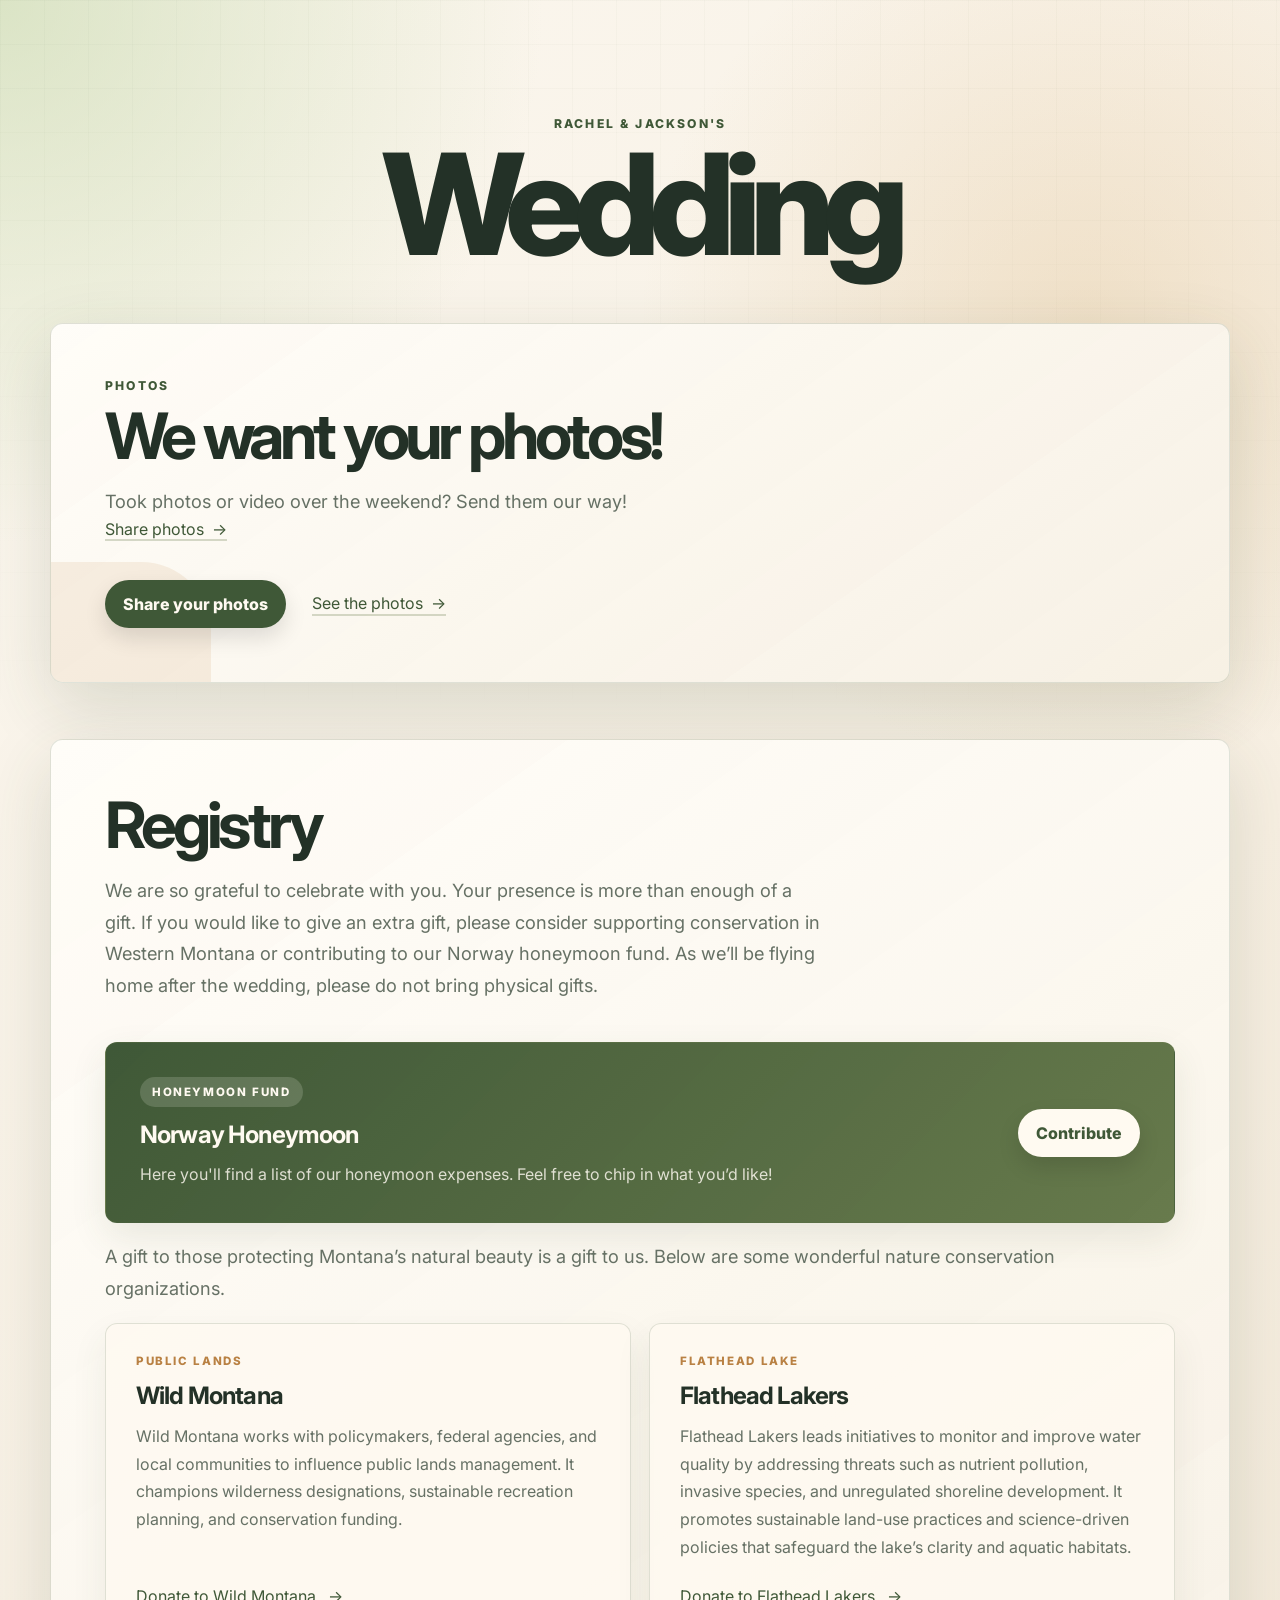
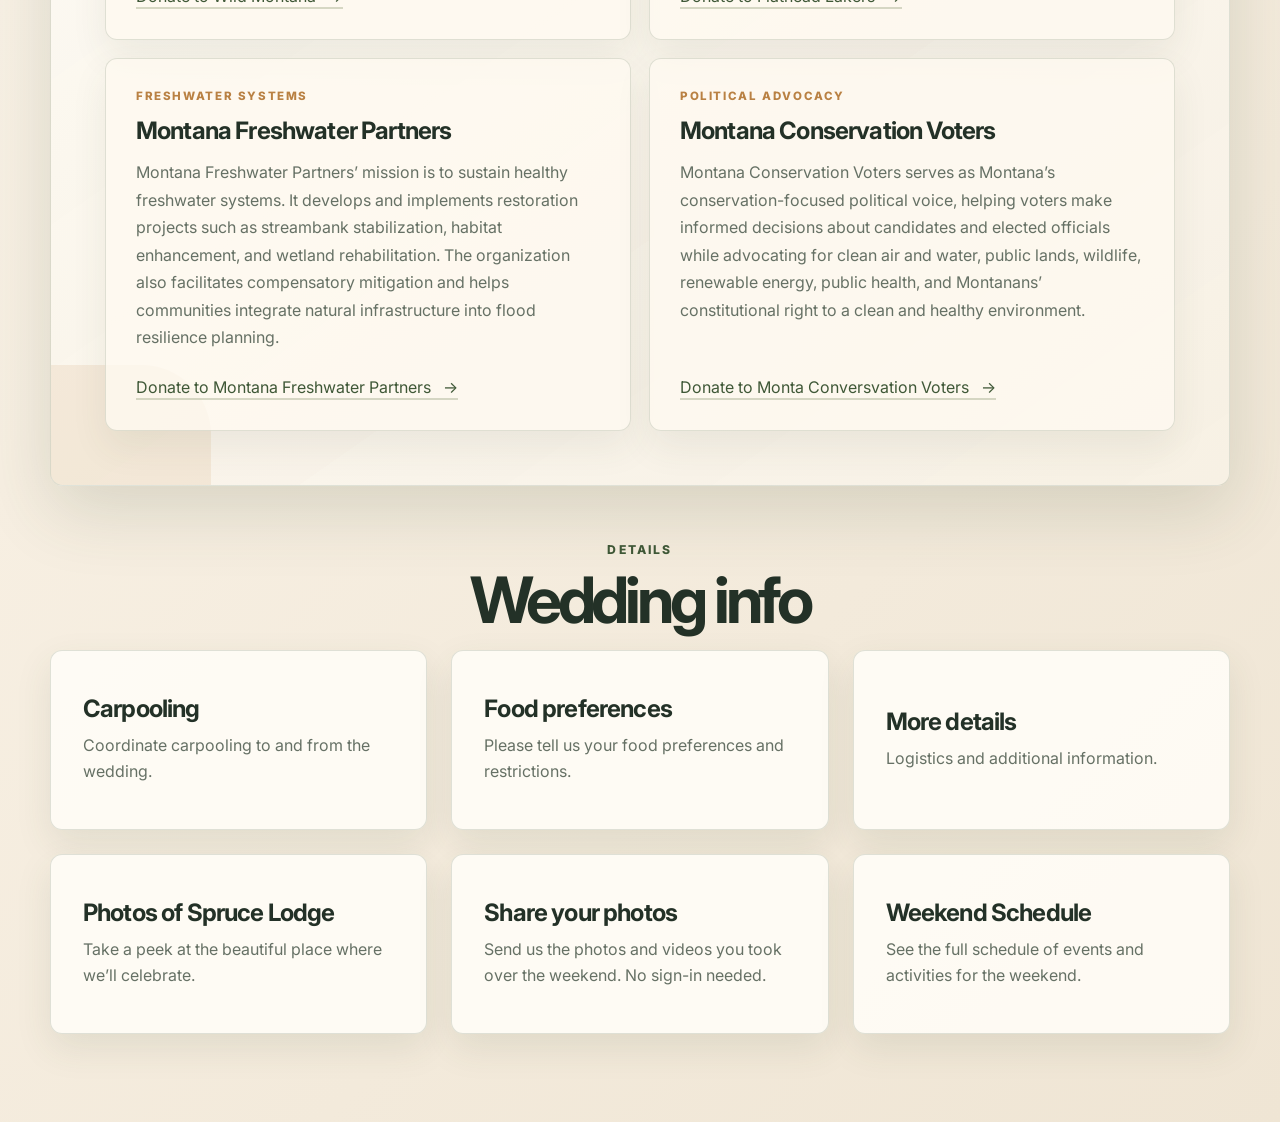
==== index.html @ c93d0149 "Update index.html" ====
<!DOCTYPE html>
<html lang="en">
  <head>
    <meta charset="UTF-8" />
    <meta name="viewport" content="width=device-width, initial-scale=1.0" />
    <title>Jackson & Rachel</title>
    <link rel="preconnect" href="https://fonts.googleapis.com" />
    <link rel="preconnect" href="https://fonts.gstatic.com" crossorigin />
    <link
      href="https://fonts.googleapis.com/css2?family=Inter:wght@400;500;600;700;800&display=swap"
      rel="stylesheet"
    />
    <link rel="stylesheet" href="styles.css" />
  </head>
  <body>
    <main class="page">
      <section class="hero" aria-labelledby="page-title">
        <p class="eyebrow">Rachel & Jackson's</p>
        <h1 id="page-title">Wedding</h1>
      </section>

      <section class="feature-panel photos-panel" aria-labelledby="photos-title">
        <div class="section-heading">
          <p class="eyebrow">Photos</p>
          <h2 id="photos-title">We want your photos!</h2>
          <p>
            Took photos or video over the weekend? Send them our way!
          </p>
            <a class="text-link" href="upload.html">Share photos</a>
        </div>

        <div class="preview-strip" id="gallery-preview" aria-hidden="true" hidden></div>

        <div class="photos-actions">
          <a class="button button-solid" href="upload.html">Share your photos</a>
          <a class="text-link" href="gallery.html">See the photos</a>
        </div>
      </section>

      <section class="feature-panel gifts-panel" aria-labelledby="gifts-title">
        <div class="section-heading">
          <!-- <p class="eyebrow">Ways to give</p> -->
          <h2 id="gifts-title">Registry</h2>
          <p class="intro">
            We are so grateful to celebrate with you. Your presence is more than enough of a gift. If you would like to give an extra gift,
            please consider supporting conservation in Western Montana or contributing
            to our Norway honeymoon fund.
            As we’ll be flying home after the wedding, please do not bring physical gifts.
            
          </p>
        </div>

        <div class="highlight-card honeymoon-card">
          <div>
            <span class="pill">Honeymoon fund</span>
            <h3>Norway Honeymoon</h3>
            <p>
              Here you'll find a list of our honeymoon expenses.
              Feel free to chip in what you’d like!
            </p>
          </div>
          <a
            class="button"
            href="https://www.zola.com/registry/jacksonandrachelaugust1"
            target="_blank"
            rel="noopener noreferrer"
          >
            Contribute
          </a>
        </div>

        <p class="section-note">
          A gift to those protecting Montana’s natural beauty is a gift to us.
          Below are some wonderful nature conservation organizations.
        </p>

        <div class="organization-grid" aria-label="Western Montana conservation organizations">
          <article class="organization-card">
            <div class="card-topline">Public lands</div>
            <h3>Wild Montana</h3>
            <p>
              Wild Montana works with policymakers, federal agencies, and local
              communities to influence public lands management. It champions
              wilderness designations, sustainable recreation planning, and
              conservation funding.
            </p>
            <a
              class="text-link"
              href="https://wildmontana.org/"
              target="_blank"
              rel="noopener noreferrer"
            >
              Donate to Wild Montana
            </a>
          </article>

          <article class="organization-card">
            <div class="card-topline">Flathead Lake</div>
            <h3>Flathead Lakers</h3>
            <p>
              Flathead Lakers leads initiatives to monitor and improve water
              quality by addressing threats such as nutrient pollution, invasive
              species, and unregulated shoreline development. It promotes
              sustainable land-use practices and science-driven policies that
              safeguard the lake’s clarity and aquatic habitats.
            </p>
            <a
              class="text-link"
              href="https://www.flatheadlakers.org/"
              target="_blank"
              rel="noopener noreferrer"
            >
              Donate to Flathead Lakers
            </a>
          </article>

          <article class="organization-card">
            <div class="card-topline">Freshwater systems</div>
            <h3>Montana Freshwater Partners</h3>
            <p>
              Montana Freshwater Partners’ mission is to sustain healthy freshwater
              systems. It develops and implements restoration projects such as
              streambank stabilization, habitat enhancement, and wetland
              rehabilitation. The organization also facilitates compensatory
              mitigation and helps communities integrate natural infrastructure into
              flood resilience planning.
            </p>
            <a
              class="text-link"
              href="https://freshwaterpartners.org/"
              target="_blank"
              rel="noopener noreferrer"
            >
              Donate to Montana Freshwater Partners
            </a>
          </article>

          <article class="organization-card">
            <div class="card-topline">Political Advocacy</div>
            <h3>Montana Conservation Voters</h3>
            <p>
             Montana Conservation Voters serves as Montana’s conservation-focused political voice,
             helping voters make informed decisions about candidates and elected officials while advocating
            for clean air and water, public lands, wildlife, renewable energy, public health, and Montanans’ constitutional right
            to a clean and healthy environment. 
            </p>
            <a
              class="text-link"
              href="https://mtvoters.org/"
              target="_blank"
              rel="noopener noreferrer"
            >
              Donate to Monta Conversvation Voters
            </a>
          </article>
        </div>
      </section>

      <section class="quick-links" aria-labelledby="quick-links-title">
        <div class="section-heading compact">
          <p class="eyebrow">Details</p>
          <h2 id="quick-links-title">Wedding info</h2>
        </div>

        <div class="cards content-grid">
          <a
            class="card"
            href="https://docs.google.com/spreadsheets/d/17xZCl97MUAJn1_52wJNgIklu71c_HutrSTWagL5KBsg/edit?usp=sharing_eil_se_dm&ts=6a30a190"
            target="_blank"
            rel="noopener noreferrer"
          >
            <div class="card-content">
              <h3>Carpooling</h3>
              <p>Coordinate carpooling to and from the wedding.</p>
            </div>
          </a>

            <a
            class="card"
            href="https://docs.google.com/forms/d/e/1FAIpQLSdQFv-Kperld3B9uzcWzCemcQA7TZ2IU7LrLcuEYyHMFCanHQ/viewform"
            target="_blank"
            rel="noopener noreferrer"
          >
            <div class="card-content">
              <h3>Food preferences</h3>
              <p>Please tell us your food preferences and restrictions.</p>
            </div>
          </a> 

          <a class="card" href="details.html">
            <div class="card-content">
              <h3>More details</h3>
              <p>Logistics and additional information.</p>
            </div>
          </a>
          <a class="card" href="gallery.html">
            <div class="card-content">
              <h3>Photos of Spruce Lodge</h3>
              <p>Take a peek at the beautiful place where we’ll celebrate.</p>
            </div>
          </a>

          <a class="card" href="upload.html">
            <div class="card-content">
              <h3>Share your photos</h3>
              <p>Send us the photos and videos you took over the weekend. No sign-in needed.</p>
            </div>
          </a>

 <a class="card" href="schedule.html">
          <div class="card-content">
            <h3>Weekend Schedule</h3>
            <p>See the full schedule of events and activities for the weekend.</p>
          </div>
        </a>
        </div>

       
      </section>
    </main>

    <script src="config.js"></script>
    <script src="gallery-preview.js"></script>
  </body>
</html>
---- styles.css ----
:root {
  color-scheme: light;
  --bg: #fbf7ef;
  --bg-deep: #efe5d4;
  --surface: rgba(255, 253, 248, 0.88);
  --surface-strong: #fffaf1;
  --surface-hover: #fff6e7;
  --text: #233127;
  --muted: #667165;
  --accent: #6d7f4f;
  --accent-dark: #3f5837;
  --accent-soft: #dfe8d2;
  --gold: #b98143;
  --border: rgba(63, 88, 55, 0.16);
  --shadow: 0 24px 70px rgba(59, 75, 46, 0.16);
  --shadow-soft: 0 14px 36px rgba(59, 75, 46, 0.1);
  --radius: 12px;
}

* {
  box-sizing: border-box;
}

/* The [hidden] attribute must beat any display rule set by a class below. */
[hidden] {
  display: none !important;
}

html {
  scroll-behavior: smooth;
}

html,
body {
  margin: 0;
  min-height: 100%;
}

body {
  font-family: "Inter", system-ui, -apple-system, BlinkMacSystemFont, "Segoe UI", sans-serif;
  background:
    radial-gradient(circle at top left, rgba(205, 220, 180, 0.7), transparent 34rem),
    radial-gradient(circle at 85% 12%, rgba(222, 189, 139, 0.34), transparent 28rem),
    linear-gradient(135deg, var(--bg) 0%, #f7efe2 52%, var(--bg-deep) 100%);
  color: var(--text);
}

body::before {
  content: "";
  position: fixed;
  inset: 0;
  z-index: -1;
  pointer-events: none;
  background-image:
    linear-gradient(rgba(63, 88, 55, 0.04) 1px, transparent 1px),
    linear-gradient(90deg, rgba(63, 88, 55, 0.04) 1px, transparent 1px);
  background-size: 44px 44px;
  mask-image: linear-gradient(to bottom, rgba(0, 0, 0, 0.65), transparent 84%);
}

.page {
  width: min(1180px, calc(100% - 32px));
  min-height: 100vh;
  min-height: 100svh;
  margin: 0 auto;
  display: flex;
  flex-direction: column;
  align-items: center;
  gap: clamp(28px, 5vw, 56px);
  padding: clamp(44px, 7vw, 88px) 0;
}

.hero,
.feature-panel,
.quick-links,
.top-nav {
  width: 100%;
}

.hero {
  max-width: 840px;
  text-align: center;
  padding: clamp(18px, 3vw, 28px) 0 0;
}

.eyebrow {
  margin: 0 0 12px;
  font-size: 0.76rem;
  font-weight: 800;
  letter-spacing: 0.18em;
  text-transform: uppercase;
  color: var(--accent-dark);
}

h1,
h2,
h3,
p {
  overflow-wrap: break-word;
}

h1 {
  margin: 0;
  font-size: clamp(3.6rem, 12vw, 8.8rem);
  font-weight: 800;
  line-height: 0.88;
  letter-spacing: -0.08em;
}

h2 {
  margin: 0;
  font-size: clamp(2rem, 5vw, 4.4rem);
  line-height: 0.98;
  letter-spacing: -0.065em;
}

h3 {
  margin: 0;
  font-size: clamp(1.18rem, 2vw, 1.5rem);
  line-height: 1.15;
  letter-spacing: -0.035em;
}

.intro {
  max-width: 720px;
  margin: 24px auto 0;
  font-size: clamp(1.04rem, 2vw, 1.28rem);
  line-height: 1.7;
  color: var(--muted);
}

.section-note {
  margin: 0 0 18px;
  color: var(--muted);
  font-size: clamp(1rem, 1.6vw, 1.14rem);
  line-height: 1.75;
}

.feature-panel {
  position: relative;
  overflow: hidden;
  padding: clamp(26px, 5vw, 54px);
  border: 1px solid var(--border);
  border-radius: clamp(12px, 1vw, 18px);
  background:
    linear-gradient(145deg, rgba(255, 253, 248, 0.96), rgba(246, 239, 226, 0.9)),
    var(--surface);
  box-shadow: var(--shadow);
}



.feature-panel::after {
  content: "";
  position: absolute;
  width: 280px;
  height: 280px;
  bottom: -160px;
  left: -120px;
  border-radius: 25%;
  background: rgba(185, 129, 67, 0.12);
}

.gifts-panel > *,
.gallery-panel > *,
.local-gallery-panel > * {
  position: relative;
  z-index: 1;
}

.section-heading {
  max-width: 760px;
  margin-bottom: clamp(24px, 4vw, 40px);
}

.section-heading.compact {
  margin-bottom: 18px;
  text-align: center;
  max-width: none;
}

.section-heading p:not(.eyebrow) {
  margin: 18px 0 0;
  color: var(--muted);
  font-size: clamp(1rem, 1.6vw, 1.14rem);
  line-height: 1.75;
}

.highlight-card {
  display: grid;
  grid-template-columns: minmax(0, 1fr) auto;
  gap: 24px;
  align-items: center;
  margin-bottom: 18px;
  padding: clamp(22px, 4vw, 34px);
  border-radius: var(--radius);
  border: 1px solid rgba(109, 127, 79, 0.2);
  background:
    linear-gradient(135deg, rgba(63, 88, 55, 0.93), rgba(109, 127, 79, 0.88)),
    var(--accent-dark);
  color: #fffaf1;
  box-shadow: var(--shadow-soft);
}

.highlight-card p {
  max-width: 680px;
  margin: 12px 0 0;
  color: rgba(255, 250, 241, 0.82);
  line-height: 1.7;
}

.pill,
.card-topline {
  display: inline-flex;
  width: fit-content;
  align-items: center;
  gap: 8px;
  margin-bottom: 14px;
  font-size: 0.72rem;
  font-weight: 800;
  letter-spacing: 0.14em;
  text-transform: uppercase;
}

.pill {
  padding: 8px 12px;
  border-radius: 999px;
  background: rgba(255, 250, 241, 0.16);
  color: #fffaf1;
}

.button,
.text-link
.text-link-back{
  display: inline-flex;
  align-items: center;
  justify-content: center;
  text-decoration: none;
  font-weight: 800;
  transition: transform 180ms ease, background-color 180ms ease, border-color 180ms ease, color 180ms ease;
}

.button {
  white-space: nowrap;
  padding: 14px 18px;
  border-radius: 999px;
  background: #fffaf1;
  color: var(--accent-dark);
  box-shadow: 0 10px 22px rgba(0, 0, 0, 0.12);
}

.button:hover,
.text-link:hover {
  transform: translateY(-2px);
}

.text-link:hover, .text-link-back:hover {
  transform: translateY(-2px);
}

.organization-grid {
  display: grid;
  grid-template-columns: repeat(2, minmax(0, 1fr));
  gap: 18px;
}

.organization-card, .details-card {
  min-height: 100%;
  display: flex;
  flex-direction: column;
  padding: clamp(22px, 3vw, 30px);
  border: 1px solid var(--border);
  border-radius: var(--radius);
  background: rgba(255, 250, 241, 0.78);
  box-shadow: 0 16px 36px rgba(59, 75, 46, 0.08);
}


.card-topline {
  color: var(--gold);
}

.organization-card p,
.organization-card ul,
.organization-card li {
  color: var(--muted);
}

.organization-card p {
  flex: 1;
  margin: 14px 0 24px;
  line-height: 1.72;
}

.text-link, .text-link-back {
  text-decoration:none;
  width: fit-content;
  border-bottom: 2px solid rgba(109, 127, 79, 0.28);
  color: var(--accent-dark);
  line-height: 1.4;
}

.text-link::after {
  content: "→";
  margin-left: 8px;
}

.text-link-back::before {
  content: "←";
  margin-right: 8px;
}

.cards,
.content-grid {
  width: 100%;
  display: grid;
  grid-template-columns: repeat(auto-fit, minmax(min(280px, 100%), 1fr));
  grid-auto-rows: 1fr;
  gap: 24px;
  align-items: stretch;
}

.card {
  width: 100%;
  min-width: 0;
  min-height: 180px;
  display: flex;
  text-decoration: none;
  color: inherit;
  background: var(--surface);
  border: 1px solid var(--border);
  border-radius: var(--radius);
  box-shadow: var(--shadow-soft);
  transition: transform 180ms ease, background-color 180ms ease, border-color 180ms ease, box-shadow 180ms ease;
}

.card:hover {
  transform: translateY(-4px);
  background: var(--surface-hover);
  border-color: rgba(63, 88, 55, 0.28);
  box-shadow: 0 20px 42px rgba(59, 75, 46, 0.14);
}

.card-content {
  width: 100%;
  display: flex;
  flex-direction: column;
  justify-content: center;
  padding: clamp(22px, 4vw, 32px);
}

.card h3 {
  margin-bottom: 10px;
}

.card p {
  margin: 0;
  color: var(--muted);
  line-height: 1.6;
}

.gallery-page {
  align-items: stretch;
}

.top-nav {
  display: flex;
  justify-content: flex-start;
}

.gallery-hero {
  align-self: center;
}

.drive-gallery-frame {
  overflow: hidden;
  width: 100%;
  height: min(72vh, 720px);
  min-height: 420px;
  border: 1px solid var(--border);
  border-radius: var(--radius);
  background: var(--surface-strong);
  box-shadow: var(--shadow-soft);
}

.drive-gallery-frame iframe {
  width: 100%;
  height: 100%;
  border: 0;
}

.gallery-actions {
  display: flex;
  flex-wrap: wrap;
  gap: 12px;
  justify-content: center;
  margin-top: 22px;
}

.gallery-note {
  position: relative;
  z-index: 1;
  margin: 18px 0 0;
  text-align: center;
  color: var(--muted);
  font-size: 0.9rem;
  line-height: 1.6;
}

.photo-grid {
  display: grid;
  grid-template-columns: repeat(auto-fit, minmax(min(240px, 100%), 1fr));
  gap: 16px;
}

.photo-card {
  overflow: hidden;
  min-height: 260px;
  margin: 0;
  display: flex;
  flex-direction: column;
  border: 1px solid var(--border);
  border-radius: var(--radius);
  background: rgba(255, 250, 241, 0.8);
  box-shadow: var(--shadow-soft);
}

.photo-card img {
  width: 100%;
  aspect-ratio: 4 / 3;
  object-fit: cover;
  display: block;
  background:
    linear-gradient(135deg, rgba(109, 127, 79, 0.22), rgba(185, 129, 67, 0.18)),
    var(--surface-strong);
}

.photo-card figcaption {
  padding: 14px 16px;
  color: var(--muted);
  font-size: 0.92rem;
  font-weight: 700;
}

/* Collapsible gallery */

.gallery-details {
  position: relative;
  z-index: 1;
}

.gallery-summary {
  display: flex;
  align-items: center;
  justify-content: space-between;
  gap: 20px;
  cursor: pointer;
  list-style: none;
}

.gallery-summary::-webkit-details-marker {
  display: none;
}

.gallery-summary .section-heading {
  display: block;
  margin-bottom: 0;
}

.gallery-summary .eyebrow {
  display: block;
}

.gallery-summary-title {
  display: block;
  font-size: clamp(1.6rem, 3.4vw, 2.6rem);
  font-weight: 800;
  line-height: 1;
  letter-spacing: -0.05em;
}

/* Chevron, rotating to point down when the section is open. */
.gallery-summary::after {
  content: "";
  flex-shrink: 0;
  width: 15px;
  height: 15px;
  margin-right: 6px;
  border-right: 3px solid var(--accent-dark);
  border-bottom: 3px solid var(--accent-dark);
  transform: rotate(-45deg);
  transition: transform 200ms ease;
}

.gallery-details[open] .gallery-summary::after {
  transform: rotate(45deg);
}

.gallery-summary:hover .gallery-summary-title,
.gallery-summary:focus-visible .gallery-summary-title {
  color: var(--accent-dark);
}

.gallery-summary:focus-visible {
  outline: 2px solid var(--accent);
  outline-offset: 6px;
  border-radius: 6px;
}

.gallery-details-body {
  margin-top: clamp(22px, 3.5vw, 32px);
}

/* Gallery grid */

.photo-wall {
  display: grid;
  grid-template-columns: repeat(auto-fill, minmax(min(200px, 100%), 1fr));
  gap: 12px;
}

.photo-tile {
  position: relative;
  overflow: hidden;
  aspect-ratio: 1;
  padding: 0;
  cursor: pointer;
  border: 1px solid var(--border);
  border-radius: var(--radius);
  background: linear-gradient(
    135deg,
    rgba(109, 127, 79, 0.16),
    rgba(185, 129, 67, 0.14)
  );
  box-shadow: var(--shadow-soft);
  transition: transform 180ms ease, box-shadow 180ms ease;
}

.photo-tile:hover,
.photo-tile:focus-visible {
  outline: none;
  transform: translateY(-3px);
  box-shadow: 0 20px 42px rgba(59, 75, 46, 0.18);
}

/* Stand-ins shown while the listing is still on its way. */
.photo-tile.is-skeleton {
  cursor: default;
  pointer-events: none;
}

.photo-tile:focus-visible {
  border-color: var(--accent);
}

.photo-tile img {
  width: 100%;
  height: 100%;
  display: block;
  object-fit: cover;
  opacity: 0;
  transition: opacity 380ms ease;
}

.photo-tile.is-loaded img {
  opacity: 1;
}

/* Shimmer while Drive hands over the thumbnail. */
.photo-tile::before,
.preview-tile::before {
  content: "";
  position: absolute;
  inset: 0;
  background: linear-gradient(
    100deg,
    transparent 24%,
    rgba(255, 250, 241, 0.6) 50%,
    transparent 76%
  );
  background-size: 220% 100%;
  animation: tile-shimmer 1.5s ease-in-out infinite;
}

.photo-tile.is-loaded::before,
.photo-tile.is-failed::before,
.preview-tile.is-loaded::before {
  content: none;
}

.preview-tile {
  position: relative;
}

@keyframes tile-shimmer {
  from {
    background-position: 150% 0;
  }
  to {
    background-position: -50% 0;
  }
}

@media (prefers-reduced-motion: reduce) {
  .photo-tile::before,
  .preview-tile::before {
    animation: none;
  }
}

/* Play badge, so a video reads as a video before you open it. */
.photo-tile.is-video::after {
  content: "";
  position: absolute;
  right: 10px;
  bottom: 10px;
  width: 26px;
  height: 26px;
  border-radius: 999px;
  background: rgba(35, 49, 39, 0.66) url("data:image/svg+xml,%3Csvg xmlns='http://www.w3.org/2000/svg' viewBox='0 0 24 24' fill='%23fffaf1'%3E%3Cpath d='M9 6.5v11l9-5.5z'/%3E%3C/svg%3E")
    center / 16px no-repeat;
}

/* Lightbox */

body.has-lightbox {
  overflow: hidden;
}

.lightbox {
  position: fixed;
  inset: 0;
  z-index: 50;
  display: flex;
  align-items: center;
  justify-content: center;
  padding: clamp(16px, 4vw, 48px);
  background: rgba(24, 33, 26, 0.92);
  backdrop-filter: blur(6px);
}

.lightbox-figure {
  display: flex;
  flex-direction: column;
  gap: 14px;
  align-items: center;
  max-width: 100%;
  max-height: 100%;
  margin: 0;
}

.lightbox-stage {
  position: relative;
  display: flex;
  align-items: center;
  justify-content: center;
  min-height: 0;
  max-width: min(1400px, 100%);
}

.lightbox-media {
  max-width: 100%;
  max-height: min(76vh, 900px);
  display: block;
  border: 0;
  border-radius: var(--radius);
  background: rgba(255, 250, 241, 0.06) center / cover no-repeat;
  box-shadow: 0 30px 80px rgba(0, 0, 0, 0.45);
}

/* Spinner while the full-size photo arrives. */
.lightbox-stage.is-loading {
  min-width: 140px;
  min-height: 140px;
}

.lightbox-stage.is-loading::after {
  content: "";
  position: absolute;
  top: 50%;
  left: 50%;
  width: 38px;
  height: 38px;
  margin: -19px 0 0 -19px;
  border: 3px solid rgba(255, 250, 241, 0.28);
  border-top-color: rgba(255, 250, 241, 0.9);
  border-radius: 50%;
  animation: lightbox-spin 800ms linear infinite;
}

@keyframes lightbox-spin {
  to {
    transform: rotate(360deg);
  }
}

@media (prefers-reduced-motion: reduce) {
  .lightbox-stage.is-loading::after {
    animation-duration: 2.4s;
  }
}

.lightbox-media.is-video {
  width: min(1100px, 92vw);
  height: min(62vh, 620px);
}

.lightbox-caption {
  display: flex;
  flex-wrap: wrap;
  gap: 6px 16px;
  align-items: baseline;
  justify-content: center;
  text-align: center;
  color: rgba(255, 250, 241, 0.72);
  font-size: 0.86rem;
  line-height: 1.5;
}

.lightbox-name {
  overflow-wrap: anywhere;
  font-weight: 600;
  color: rgba(255, 250, 241, 0.92);
}

.lightbox-count {
  flex-shrink: 0;
  font-variant-numeric: tabular-nums;
  letter-spacing: 0.08em;
}

.lightbox-button {
  position: absolute;
  display: flex;
  align-items: center;
  justify-content: center;
  padding: 0;
  color: #fffaf1;
  line-height: 1;
  cursor: pointer;
  background: rgba(255, 250, 241, 0.12);
  border: 1px solid rgba(255, 250, 241, 0.22);
  border-radius: 999px;
  transition: background-color 180ms ease, transform 180ms ease;
}

.lightbox-button:hover,
.lightbox-button:focus-visible {
  outline: none;
  background: rgba(255, 250, 241, 0.26);
  transform: scale(1.06);
}

.lightbox-close {
  top: clamp(12px, 3vw, 24px);
  right: clamp(12px, 3vw, 24px);
  width: 44px;
  height: 44px;
  font-size: 1.6rem;
}

.lightbox-nav {
  top: 50%;
  width: 52px;
  height: 52px;
  margin-top: -26px;
  font-size: 2.2rem;
  /* the glyphs sit low in their box */
  padding-bottom: 5px;
}

.lightbox-nav.is-prev {
  left: clamp(8px, 2vw, 28px);
}

.lightbox-nav.is-next {
  right: clamp(8px, 2vw, 28px);
}

@media (max-width: 640px) {
  .photo-wall {
    grid-template-columns: repeat(auto-fill, minmax(min(140px, 100%), 1fr));
    gap: 8px;
  }

  .lightbox-nav {
    top: auto;
    bottom: clamp(12px, 4vw, 28px);
    margin-top: 0;
  }
}

/* Home page photo card */

.photos-panel > * {
  position: relative;
  z-index: 1;
}

.preview-strip {
  display: grid;
  grid-template-columns: repeat(auto-fit, minmax(min(150px, 100%), 1fr));
  gap: 12px;
  margin-bottom: clamp(24px, 4vw, 34px);
}

.preview-tile {
  overflow: hidden;
  aspect-ratio: 1;
  border-radius: var(--radius);
  background: linear-gradient(
    135deg,
    rgba(109, 127, 79, 0.16),
    rgba(185, 129, 67, 0.14)
  );
  box-shadow: var(--shadow-soft);
}

.preview-tile img {
  width: 100%;
  height: 100%;
  display: block;
  object-fit: cover;
  opacity: 0;
  transition: opacity 420ms ease, transform 420ms ease;
  transform: scale(1.04);
}

.preview-tile.is-loaded img {
  opacity: 1;
  transform: none;
}

.photos-actions {
  display: flex;
  flex-wrap: wrap;
  gap: 14px 26px;
  align-items: center;
}

/* Guest uploads */

.button-solid {
  background: var(--accent-dark);
  color: #fffaf1;
  border: 0;
  font-family: inherit;
  font-size: 1rem;
  cursor: pointer;
}

.button-solid:disabled {
  background: rgba(63, 88, 55, 0.28);
  box-shadow: none;
  cursor: not-allowed;
  transform: none;
}

.upload-panel > * {
  position: relative;
  z-index: 1;
}

.upload-notice {
  padding: clamp(22px, 4vw, 30px);
  border: 1px solid var(--border);
  border-radius: var(--radius);
  background: rgba(255, 250, 241, 0.78);
}

.upload-notice p {
  margin: 12px 0 0;
  color: var(--muted);
  line-height: 1.7;
}

.upload-form {
  display: flex;
  flex-direction: column;
  gap: 22px;
}

.field {
  display: flex;
  flex-direction: column;
  gap: 8px;
  max-width: 420px;
}

.field-label {
  font-size: 0.76rem;
  font-weight: 800;
  letter-spacing: 0.14em;
  text-transform: uppercase;
  color: var(--accent-dark);
}

.field input {
  width: 100%;
  padding: 14px 16px;
  font-family: inherit;
  font-size: 1rem;
  color: var(--text);
  background: var(--surface-strong);
  border: 1px solid var(--border);
  border-radius: var(--radius);
  transition: border-color 180ms ease, box-shadow 180ms ease;
}

.field input:focus {
  outline: none;
  border-color: var(--accent);
  box-shadow: 0 0 0 4px var(--accent-soft);
}

.field input:disabled {
  color: var(--muted);
  background: rgba(255, 250, 241, 0.6);
}

.field-error {
  font-size: 0.92rem;
  font-weight: 600;
  color: #a3502f;
}

.dropzone {
  display: flex;
  flex-direction: column;
  align-items: center;
  justify-content: center;
  gap: 8px;
  padding: clamp(32px, 6vw, 56px) 24px;
  text-align: center;
  cursor: pointer;
  border: 2px dashed rgba(109, 127, 79, 0.42);
  border-radius: var(--radius);
  background: rgba(255, 250, 241, 0.62);
  transition: border-color 180ms ease, background-color 180ms ease, transform 180ms ease;
}

.dropzone:hover,
.dropzone:focus-visible,
.dropzone.is-dragging {
  outline: none;
  transform: translateY(-2px);
  border-color: var(--accent);
  background: var(--surface-hover);
}

.dropzone-title {
  margin: 0;
  font-size: clamp(1.1rem, 2vw, 1.35rem);
  font-weight: 800;
  letter-spacing: -0.03em;
}

.dropzone-hint {
  max-width: 420px;
  margin: 0;
  color: var(--muted);
  font-size: 0.96rem;
  line-height: 1.6;
}

.file-list {
  display: flex;
  flex-direction: column;
  gap: 10px;
  margin: 0;
  padding: 0;
  list-style: none;
}

.file-list:empty {
  display: none;
}

.file-row {
  position: relative;
  padding: 14px 46px 14px 16px;
  border: 1px solid var(--border);
  border-radius: var(--radius);
  background: rgba(255, 250, 241, 0.8);
}

.file-row.is-done {
  border-color: rgba(109, 127, 79, 0.45);
  background: var(--accent-soft);
}

.file-row.is-failed,
.file-row.is-rejected {
  border-color: rgba(163, 80, 47, 0.34);
  background: rgba(250, 236, 226, 0.8);
}

.file-head {
  display: flex;
  flex-wrap: wrap;
  gap: 4px 14px;
  align-items: baseline;
  justify-content: space-between;
}

.file-name {
  min-width: 0;
  overflow-wrap: anywhere;
  font-weight: 700;
}

.file-meta {
  flex-shrink: 0;
  color: var(--muted);
  font-size: 0.86rem;
  font-weight: 600;
}

.progress-track {
  overflow: hidden;
  height: 6px;
  margin-top: 10px;
  border-radius: 999px;
  background: rgba(63, 88, 55, 0.14);
}

.progress-bar {
  width: 0;
  height: 100%;
  border-radius: 999px;
  background: var(--accent);
  transition: width 200ms ease;
}

.file-note {
  margin: 8px 0 0;
  color: var(--muted);
  font-size: 0.9rem;
  line-height: 1.5;
}

.file-remove {
  position: absolute;
  top: 10px;
  right: 10px;
  width: 28px;
  height: 28px;
  display: flex;
  align-items: center;
  justify-content: center;
  padding: 0;
  font-size: 1.1rem;
  line-height: 1;
  color: var(--muted);
  cursor: pointer;
  background: transparent;
  border: 1px solid var(--border);
  border-radius: 999px;
  transition: color 180ms ease, border-color 180ms ease;
}

.file-remove:hover {
  color: var(--accent-dark);
  border-color: var(--accent);
}

.upload-actions {
  display: flex;
  flex-wrap: wrap;
  gap: 8px 18px;
  align-items: center;
}

.upload-status {
  margin: 0;
  color: var(--muted);
  font-size: 0.98rem;
  line-height: 1.5;
}

.upload-status.is-success {
  font-weight: 700;
  color: var(--accent-dark);
}

.upload-status.is-warn,
.upload-status.is-error {
  font-weight: 700;
  color: #a3502f;
}

.upload-fineprint {
  display: flex;
  flex-direction: column;
  gap: 8px;
}

.upload-fineprint p {
  margin: 0;
  color: var(--muted);
  font-size: 0.9rem;
  line-height: 1.6;
}

.fineprint-link {
  color: var(--accent-dark);
  font-weight: 600;
}

@media (max-width: 820px) {
  .highlight-card,
  .organization-grid {
    grid-template-columns: 1fr;
  }

  .button {
    width: 100%;
  }

  .upload-actions .button {
    width: 100%;
  }
}

@media (max-width: 640px) {
  .page {
    width: min(100% - 24px, 1180px);
    padding: 34px 0;
  }

  .feature-panel {
    padding: 22px;
  }

  .organization-card,
  .highlight-card,
  .photo-card,
  .drive-gallery-frame {
    border-radius: 12px;
  }

  .drive-gallery-frame {
    min-height: 360px;
  }
}
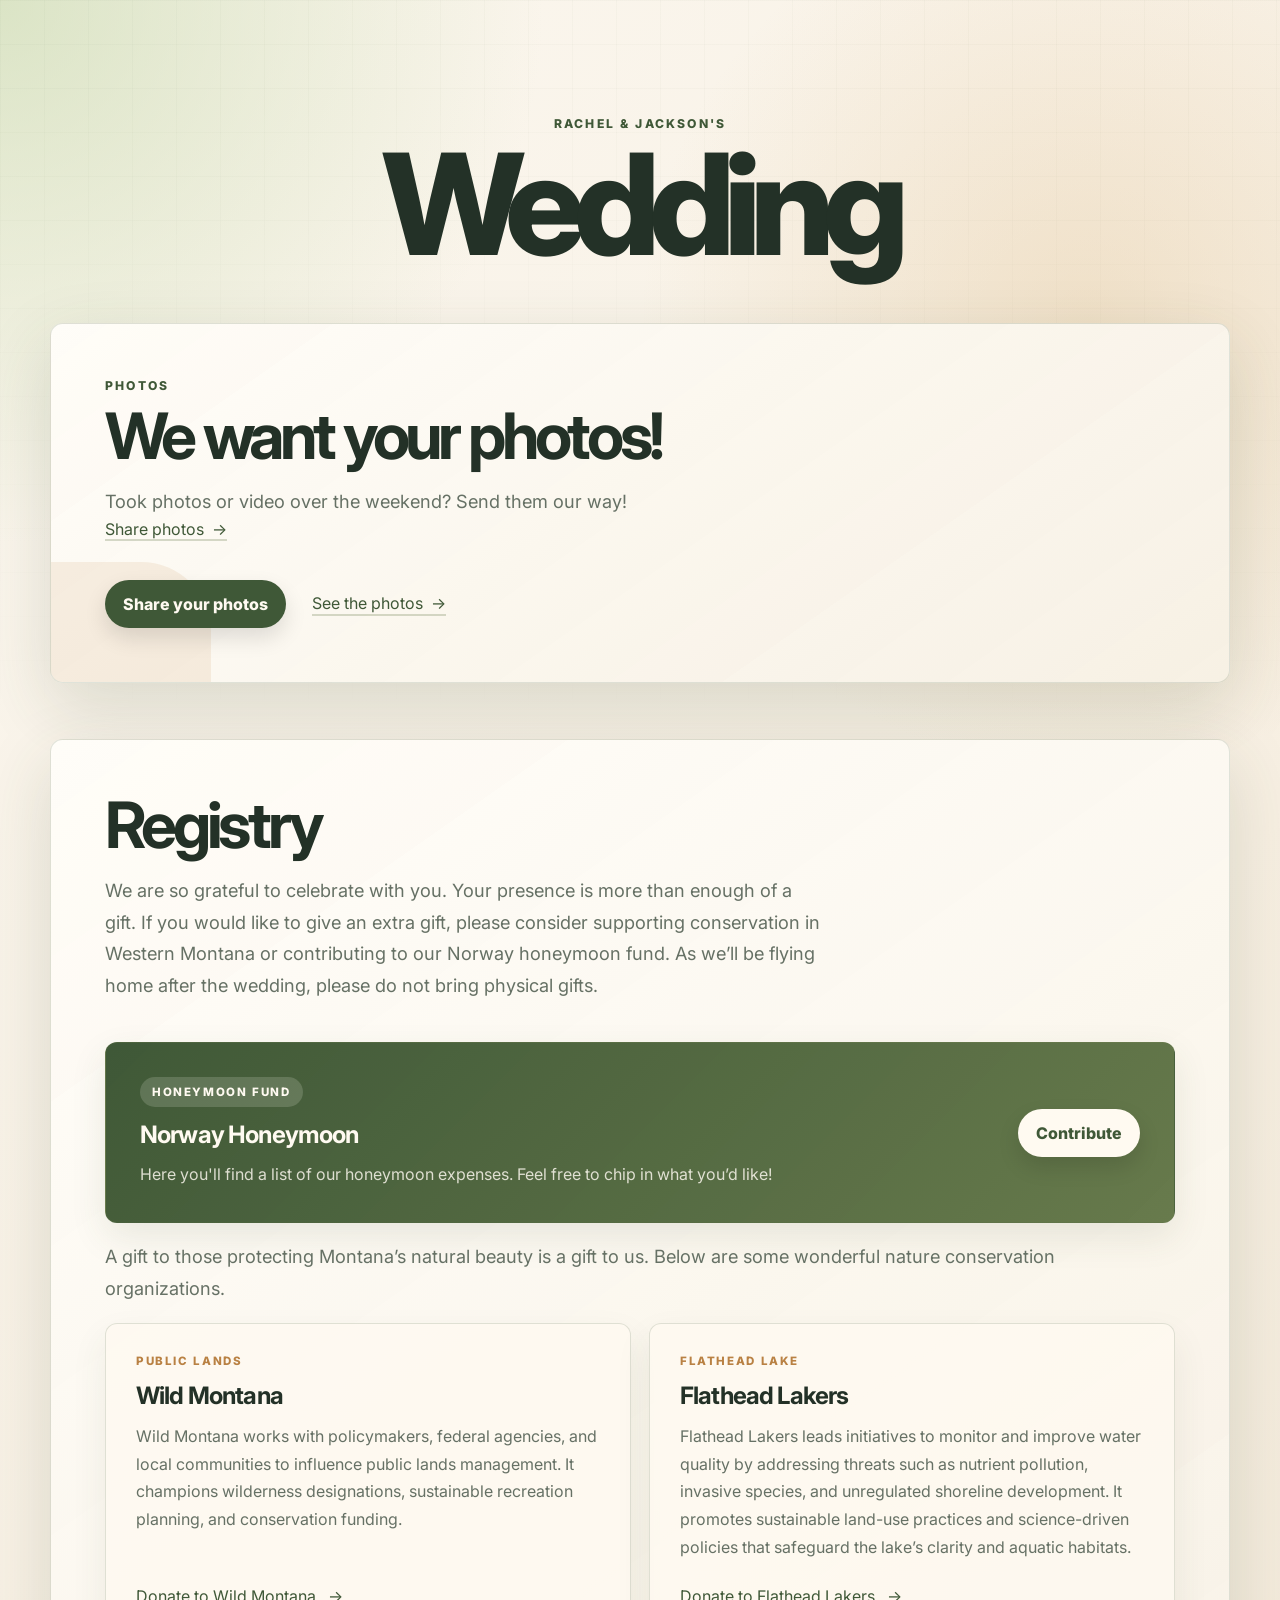
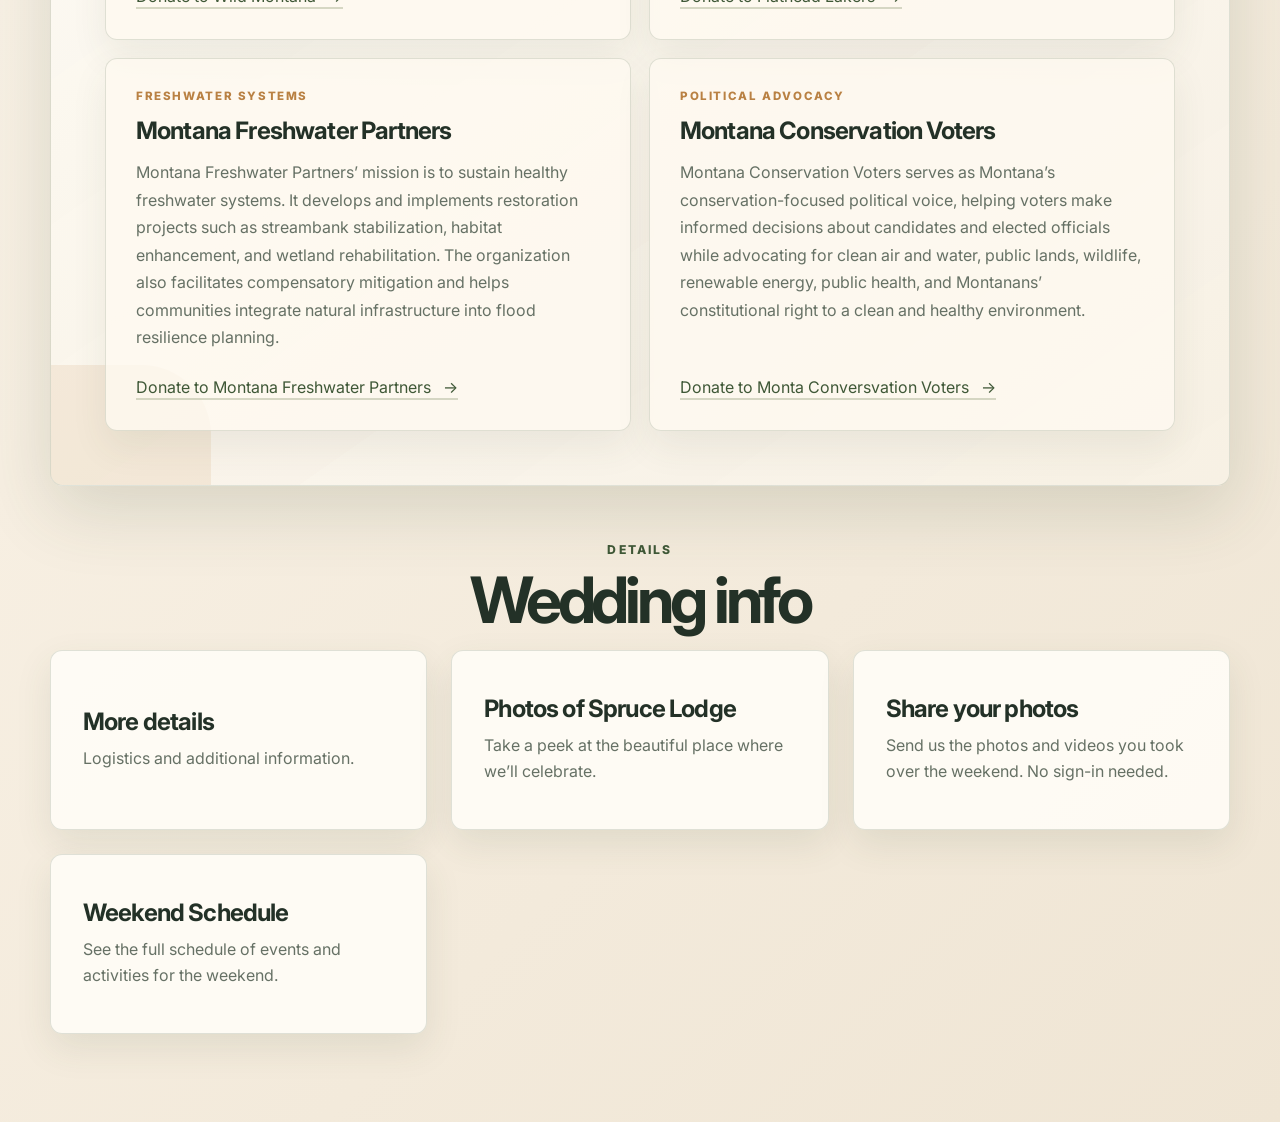
==== commit f6a3c2a0: "Show the earliest four uploads on the home page The preview strip showed the four most recent upload" ====
--- a/index.html
+++ b/index.html
@@ -163,6 +163,7 @@
         </div>
 
         <div class="cards content-grid">
+          <!--
           <a
             class="card"
             href="https://docs.google.com/spreadsheets/d/17xZCl97MUAJn1_52wJNgIklu71c_HutrSTWagL5KBsg/edit?usp=sharing_eil_se_dm&ts=6a30a190"
@@ -185,7 +186,8 @@
               <h3>Food preferences</h3>
               <p>Please tell us your food preferences and restrictions.</p>
             </div>
-          </a> 
+          </a>
+          -->
 
           <a class="card" href="details.html">
             <div class="card-content">
--- a/styles.css
+++ b/styles.css
@@ -924,6 +924,63 @@
   color: #a3502f;
 }
 
+.checkbox-field {
+  display: flex;
+  gap: 12px;
+  align-items: flex-start;
+  max-width: 520px;
+  cursor: pointer;
+}
+
+.checkbox-field input {
+  flex-shrink: 0;
+  width: 20px;
+  height: 20px;
+  margin: 1px 0 0;
+  accent-color: var(--accent-dark);
+  cursor: pointer;
+}
+
+.checkbox-label {
+  display: block;
+  font-weight: 700;
+}
+
+.checkbox-hint {
+  display: block;
+  margin-top: 2px;
+  color: var(--muted);
+  font-size: 0.9rem;
+  line-height: 1.5;
+}
+
+.file-private {
+  display: inline-flex;
+  gap: 7px;
+  align-items: center;
+  margin-top: 10px;
+  color: var(--muted);
+  font-size: 0.84rem;
+  font-weight: 600;
+  cursor: pointer;
+}
+
+.file-private input {
+  width: 16px;
+  height: 16px;
+  margin: 0;
+  accent-color: var(--accent-dark);
+  cursor: pointer;
+}
+
+.file-private input:disabled {
+  cursor: default;
+}
+
+.file-private:has(input:checked) {
+  color: var(--accent-dark);
+}
+
 .dropzone {
   display: flex;
   flex-direction: column;
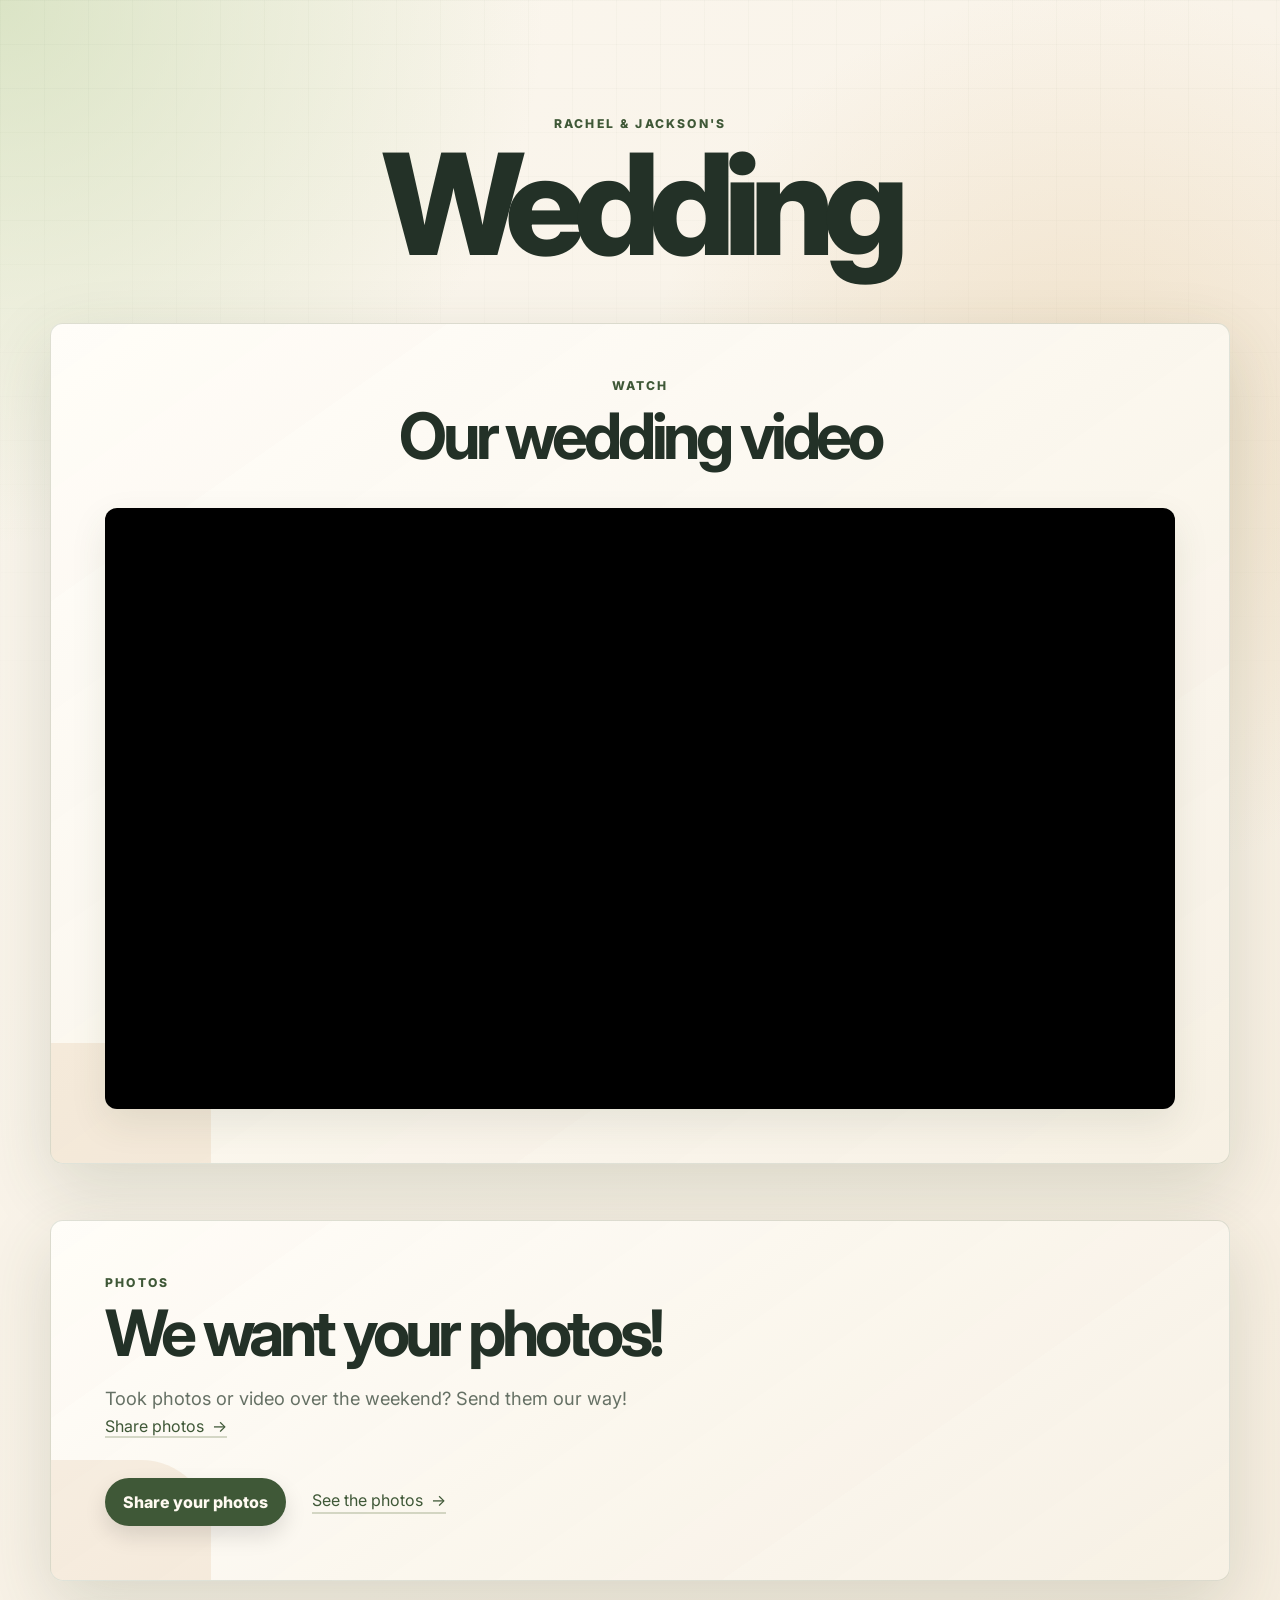
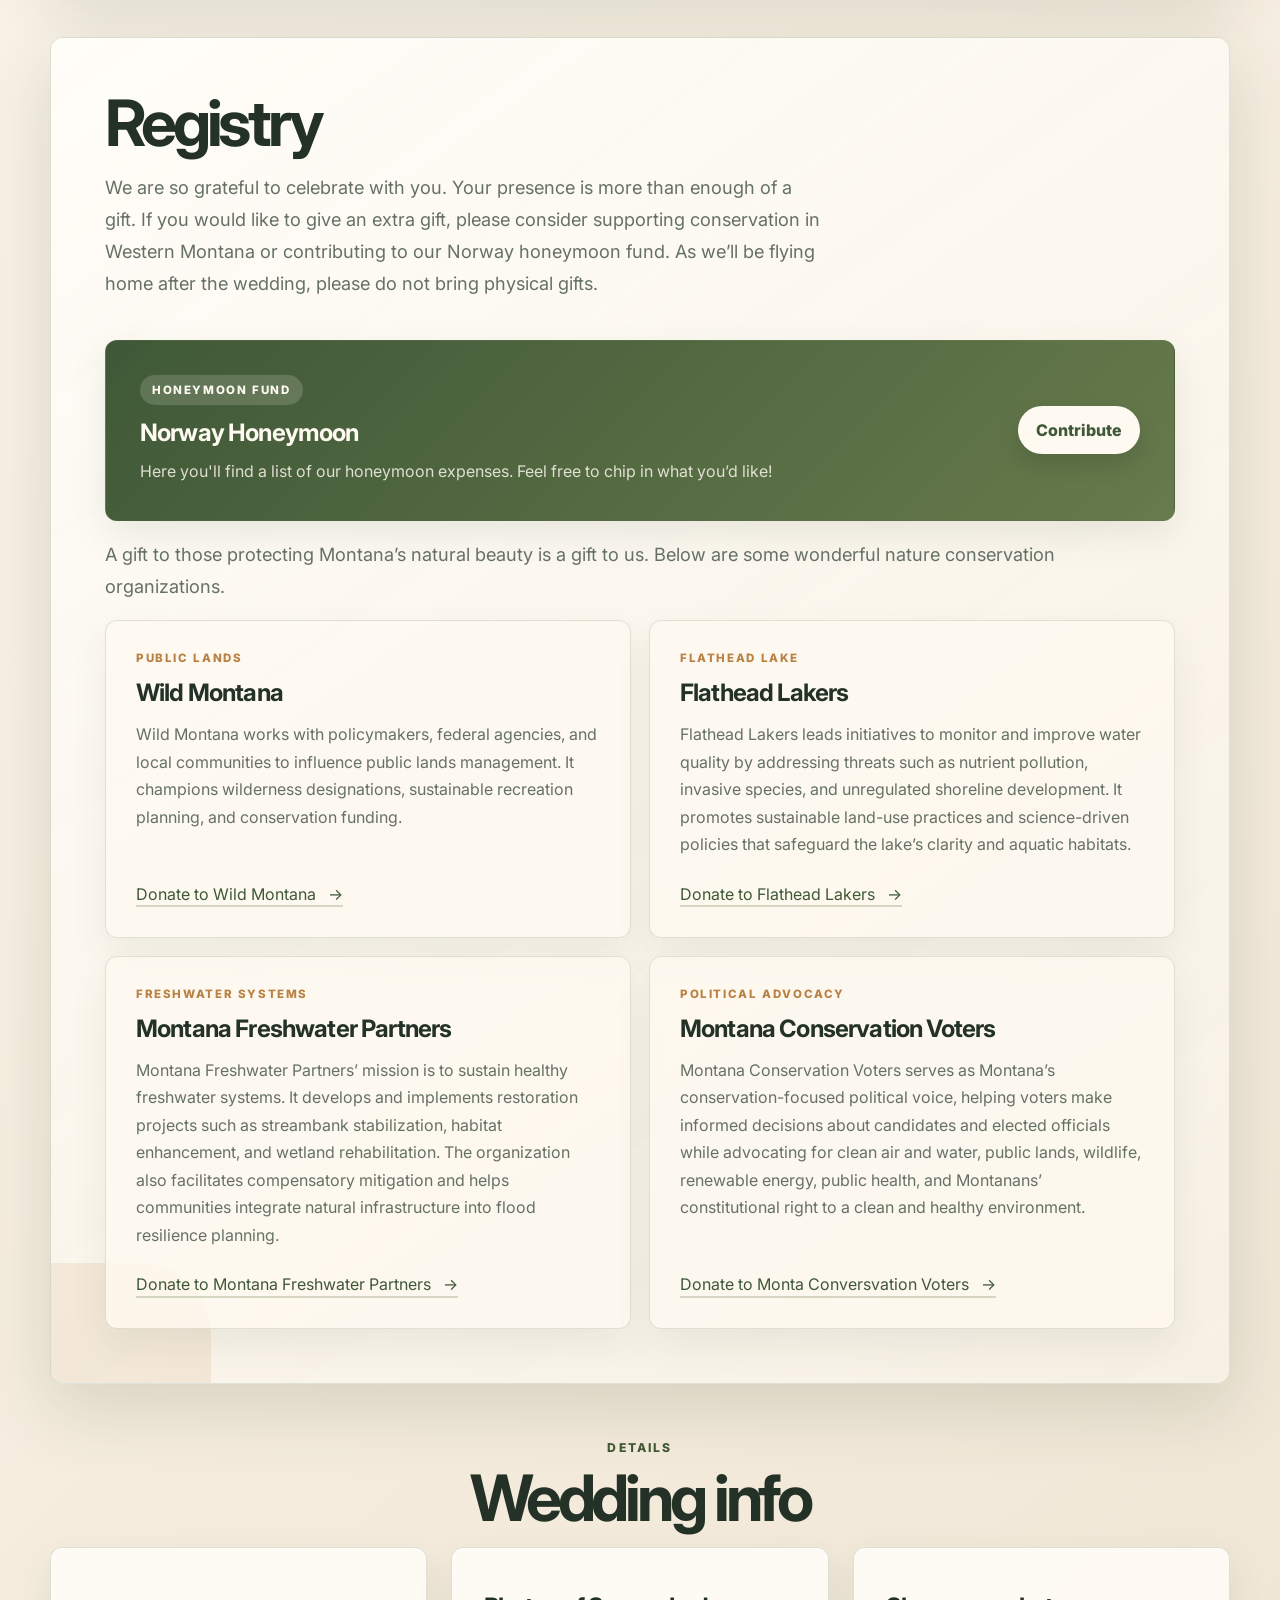
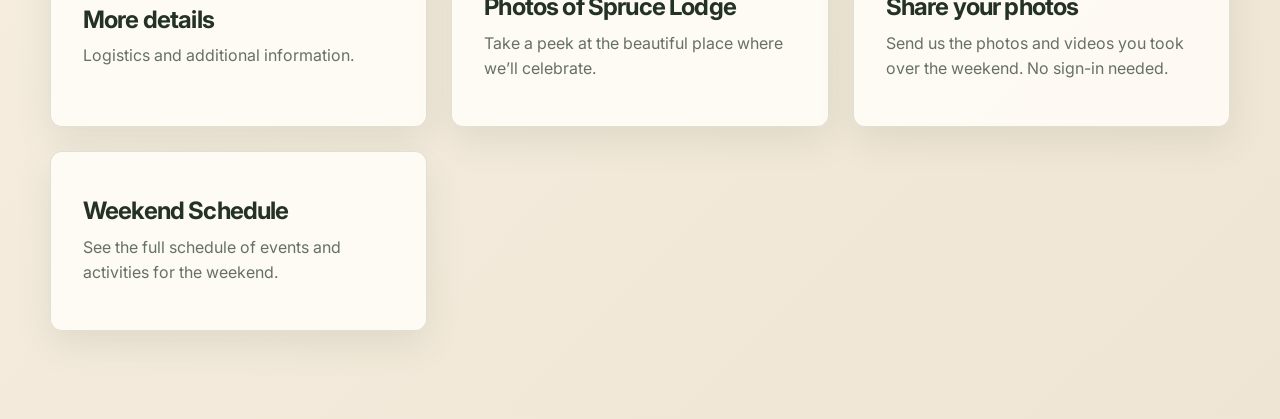
==== commit 8b2cf802: "Changes before error encountered Agent-Logs-Url: https://github.com/jacksonsdean/jackson-rachel/sess" ====
--- a/index.html
+++ b/index.html
@@ -19,6 +19,21 @@
         <h1 id="page-title">Wedding</h1>
       </section>
 
+      <section class="feature-panel video-panel" aria-labelledby="wedding-video-title">
+        <div class="section-heading">
+          <p class="eyebrow">Watch</p>
+          <h2 id="wedding-video-title">Our wedding video</h2>
+        </div>
+        <div class="video-frame">
+          <iframe
+            src="https://drive.google.com/file/d/1WvLmHg01S2O5q5KB9Gdo9CoYaTbwvJrX/preview"
+            title="Jackson and Rachel's wedding video"
+            allow="autoplay"
+            allowfullscreen
+          ></iframe>
+        </div>
+      </section>
+
       <section class="feature-panel photos-panel" aria-labelledby="photos-title">
         <div class="section-heading">
           <p class="eyebrow">Photos</p>
--- a/styles.css
+++ b/styles.css
@@ -163,7 +163,8 @@
 
 .gifts-panel > *,
 .gallery-panel > *,
-.local-gallery-panel > * {
+.local-gallery-panel > *,
+.video-panel > * {
   position: relative;
   z-index: 1;
 }
@@ -184,6 +185,26 @@
   color: var(--muted);
   font-size: clamp(1rem, 1.6vw, 1.14rem);
   line-height: 1.75;
+}
+
+.video-panel .section-heading {
+  text-align: center;
+  margin-inline: auto;
+}
+
+.video-frame {
+  width: 100%;
+  aspect-ratio: 16 / 9;
+  overflow: hidden;
+  border-radius: var(--radius);
+  background: #000;
+  box-shadow: var(--shadow-soft);
+}
+
+.video-frame iframe {
+  width: 100%;
+  height: 100%;
+  border: 0;
 }
 
 .highlight-card {
@@ -1146,6 +1167,13 @@
   color: #a3502f;
 }
 
+.upload-warning {
+  margin: 0;
+  color: var(--muted);
+  font-size: 0.9rem;
+  line-height: 1.6;
+}
+
 .upload-fineprint {
   display: flex;
   flex-direction: column;
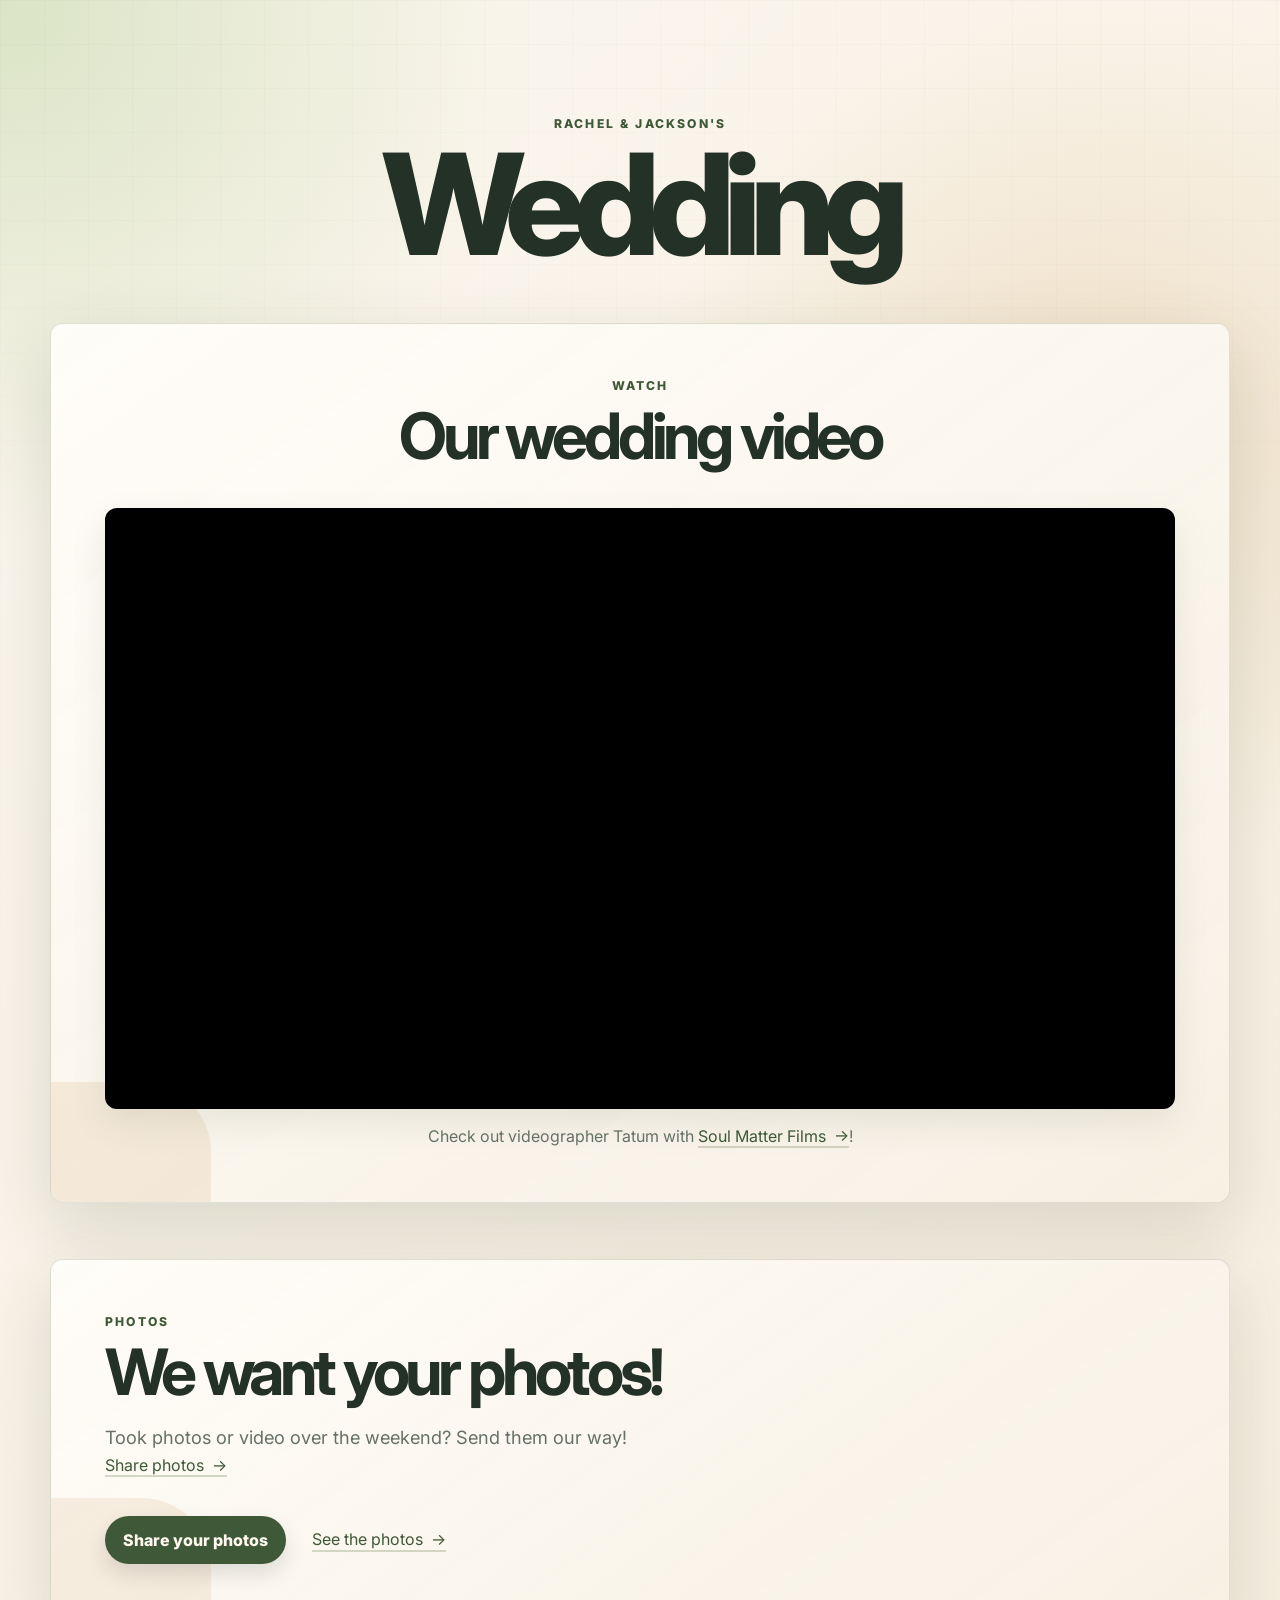
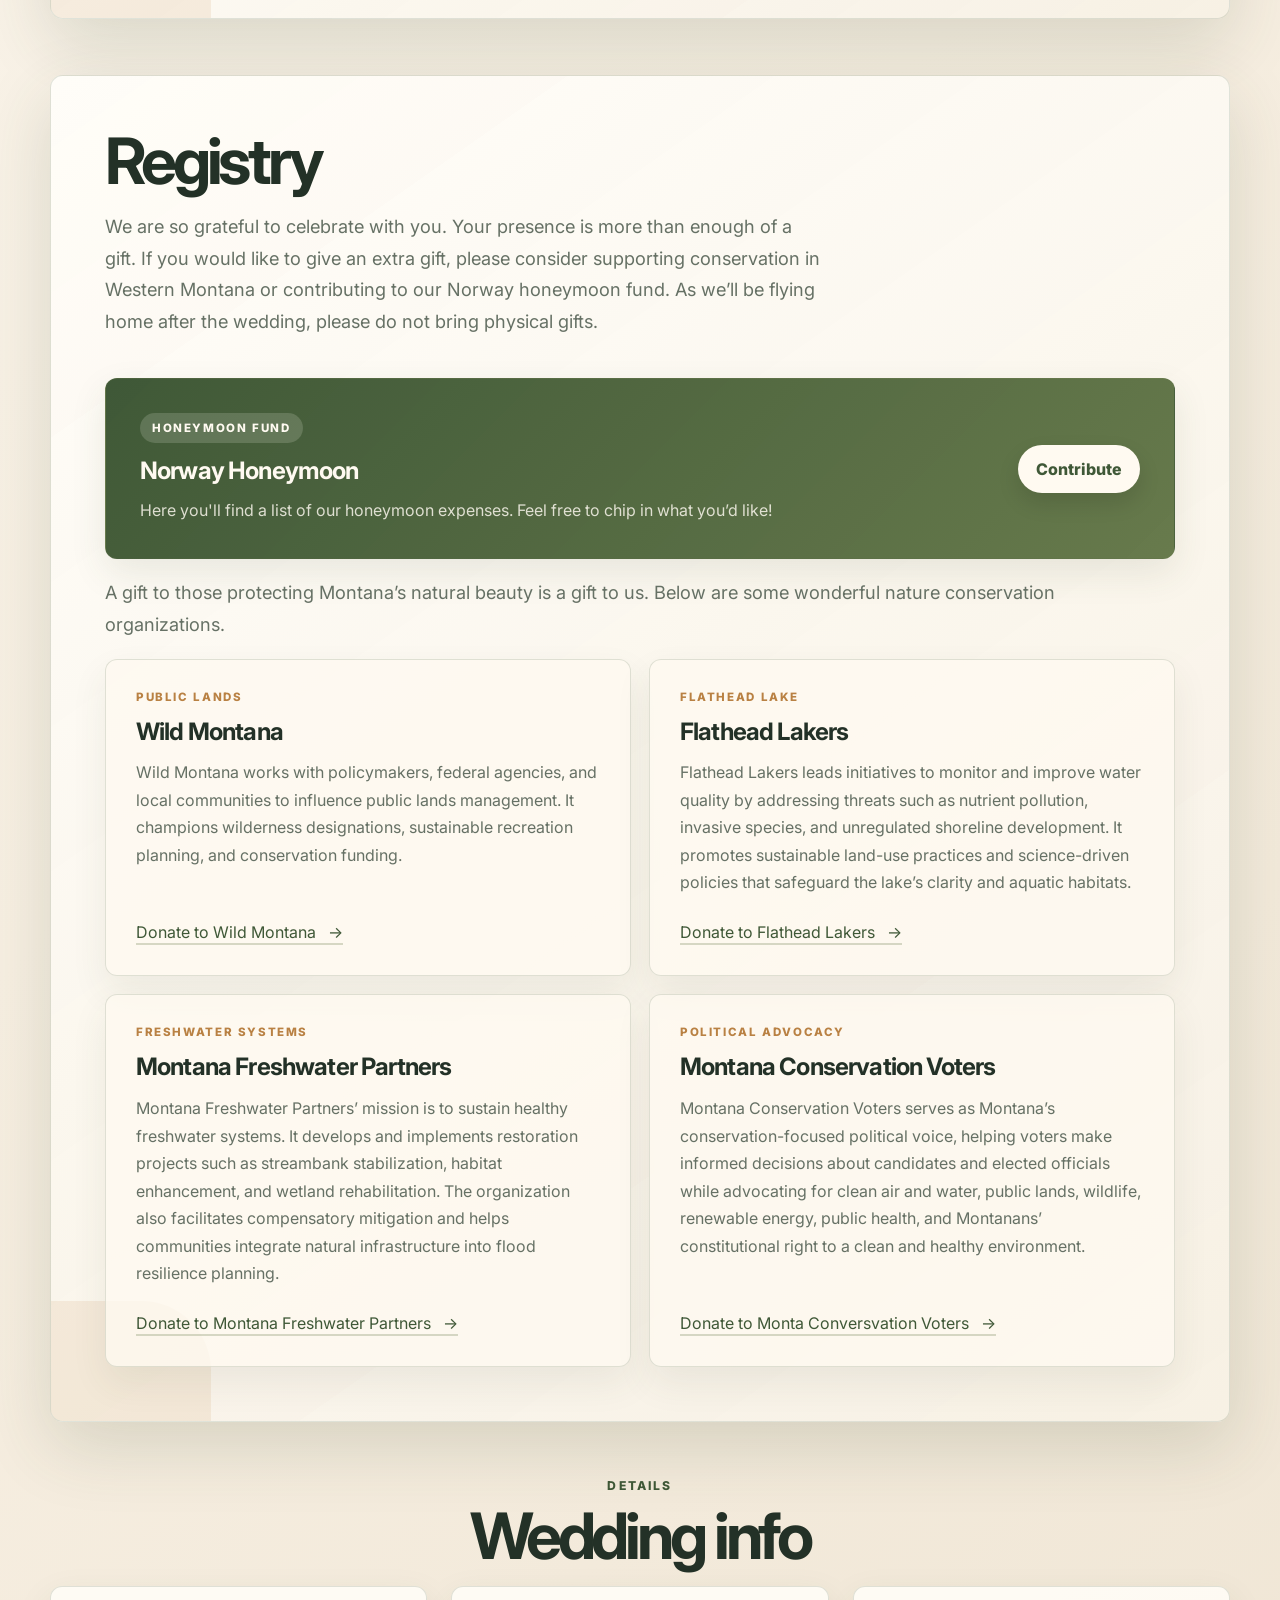
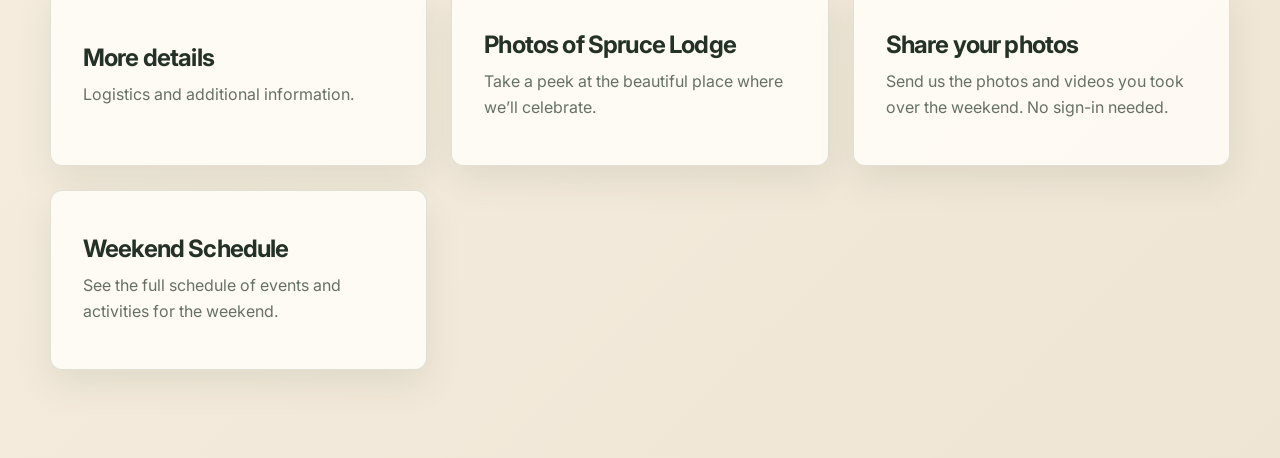
==== commit 8dcfa8ac: "Add videographer link below wedding video Co-authored-by: jacksonsdean <42079530+jacksonsdean@users." ====
--- a/index.html
+++ b/index.html
@@ -32,6 +32,16 @@
             allowfullscreen
           ></iframe>
         </div>
+        <p class="video-credit">
+          Check out videographer Tatum with
+          <a
+            class="text-link"
+            href="https://www.instagram.com/soulmatterfilms?stkn=Njg2djUxMG0xaWo="
+            target="_blank"
+            rel="noopener noreferrer"
+            >Soul Matter Films</a
+          >!
+        </p>
       </section>
 
       <section class="feature-panel photos-panel" aria-labelledby="photos-title">
--- a/styles.css
+++ b/styles.css
@@ -207,6 +207,12 @@
   border: 0;
 }
 
+.video-credit {
+  margin: 16px 0 0;
+  text-align: center;
+  color: var(--muted);
+}
+
 .highlight-card {
   display: grid;
   grid-template-columns: minmax(0, 1fr) auto;
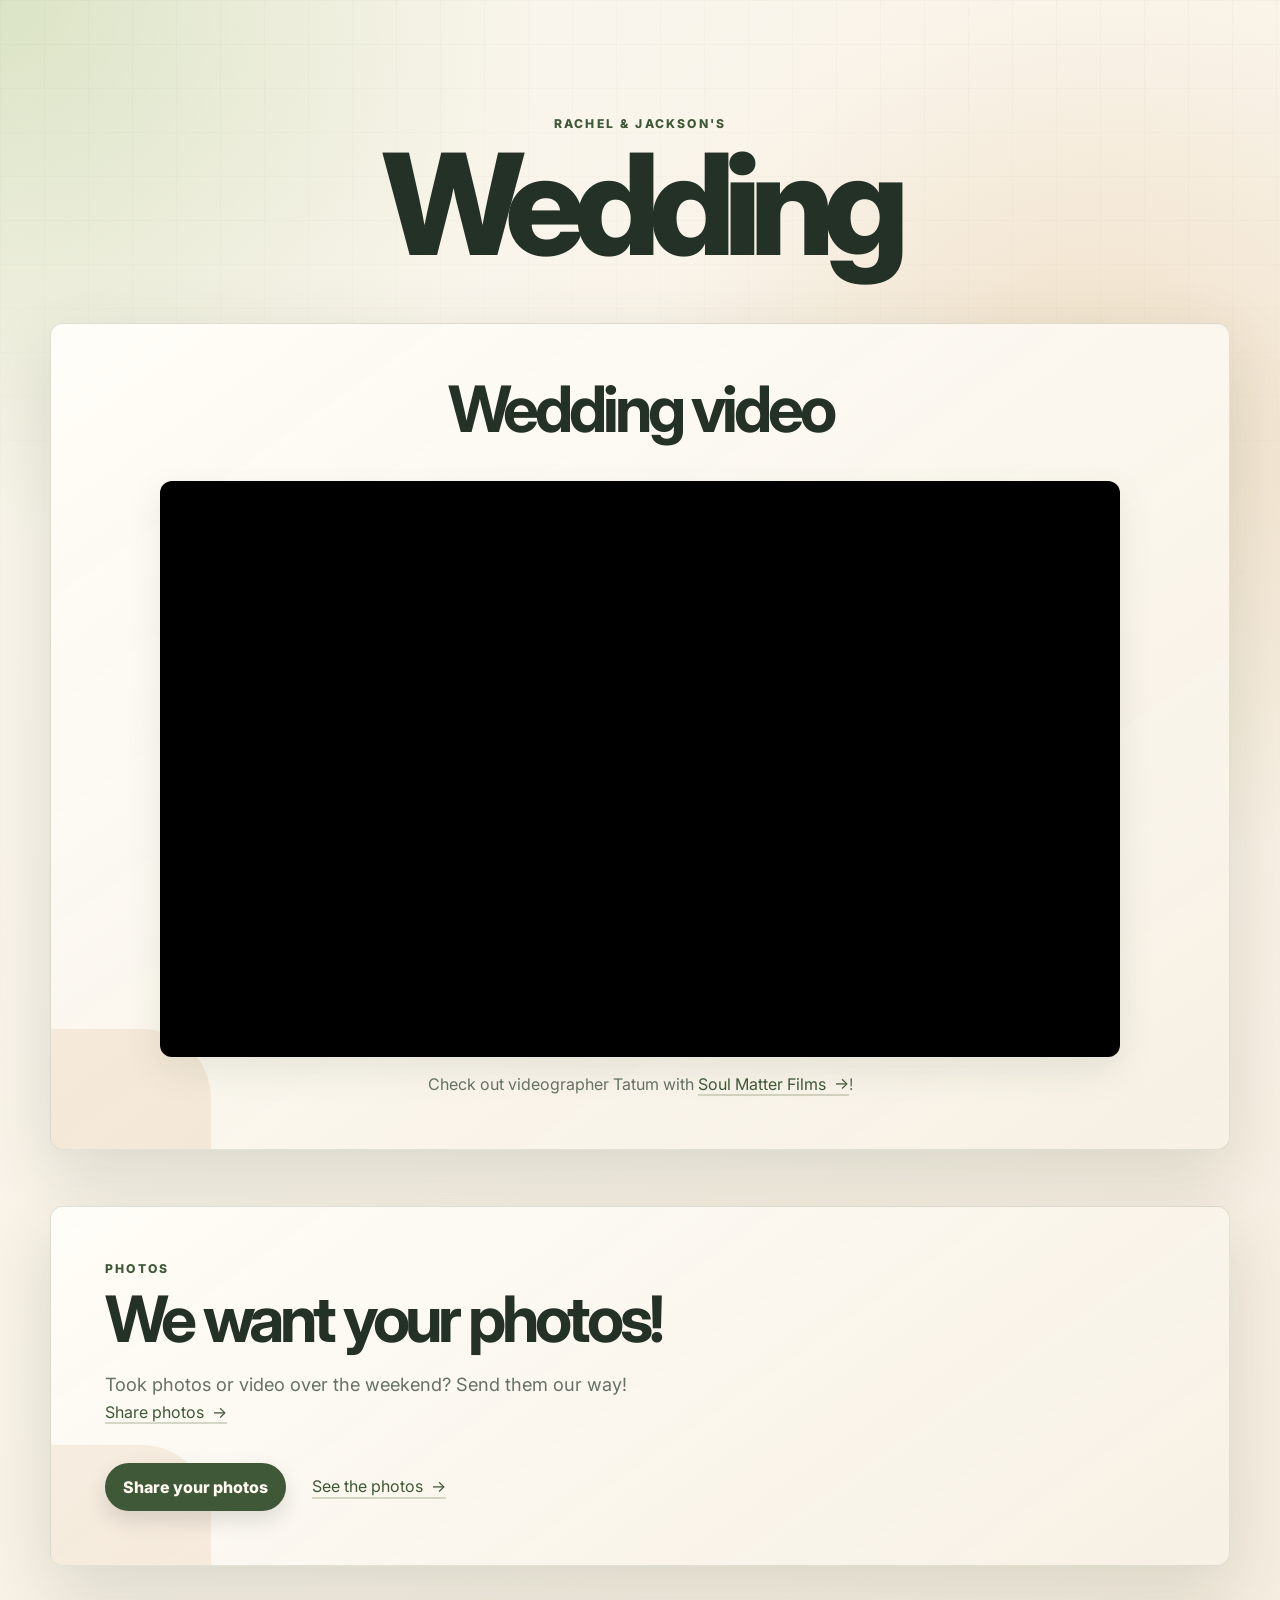
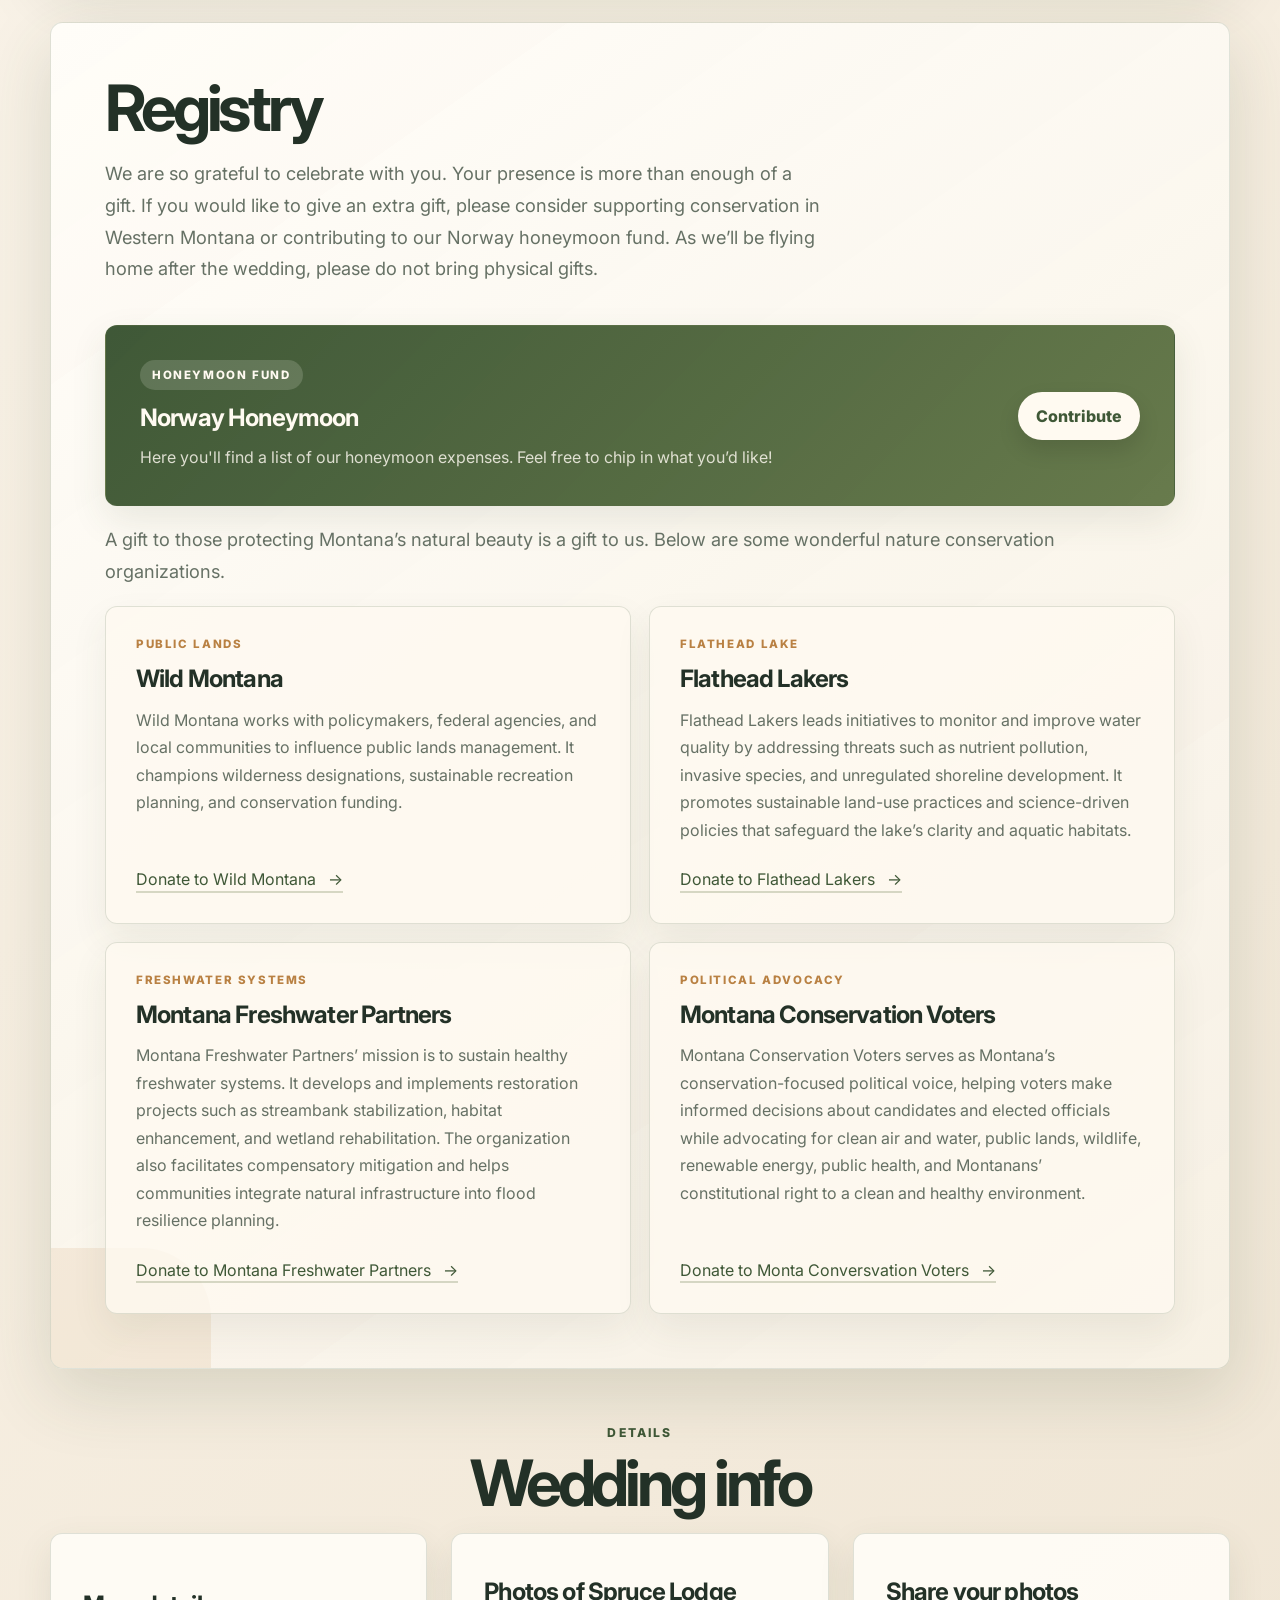
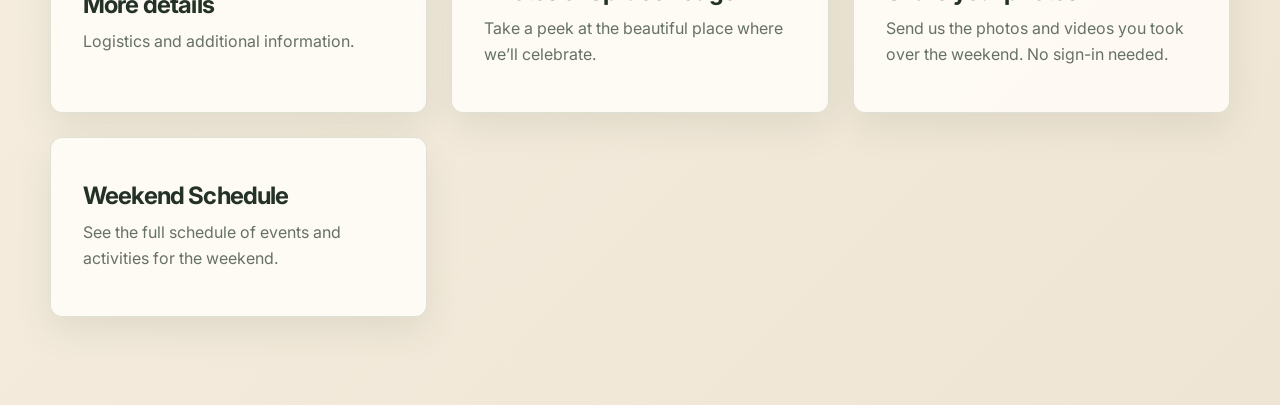
==== commit 18ab81ea: "Change wedding video title in index.html Updated the title of the wedding video section." ====
--- a/index.html
+++ b/index.html
@@ -21,8 +21,8 @@
 
       <section class="feature-panel video-panel" aria-labelledby="wedding-video-title">
         <div class="section-heading">
-          <p class="eyebrow">Watch</p>
-          <h2 id="wedding-video-title">Our wedding video</h2>
+          
+          <h2 id="wedding-video-title">Wedding video</h2>
         </div>
         <div class="video-frame">
           <iframe
@@ -36,7 +36,7 @@
           Check out videographer Tatum with
           <a
             class="text-link"
-            href="https://www.instagram.com/soulmatterfilms?stkn=Njg2djUxMG0xaWo="
+            href="https://www.instagram.com/soulmatterfilms/"
             target="_blank"
             rel="noopener noreferrer"
             >Soul Matter Films</a
--- a/styles.css
+++ b/styles.css
@@ -193,8 +193,10 @@
 }
 
 .video-frame {
-  width: 100%;
-  aspect-ratio: 16 / 9;
+  width: min(100%, 960px);
+  height: min(64vh, 640px);
+  min-height: 420px;
+  margin: 0 auto;
   overflow: hidden;
   border-radius: var(--radius);
   background: #000;
@@ -1233,4 +1235,9 @@
   .drive-gallery-frame {
     min-height: 360px;
   }
-}
+
+  .video-frame {
+    height: 360px;
+    min-height: 0;
+  }
+}
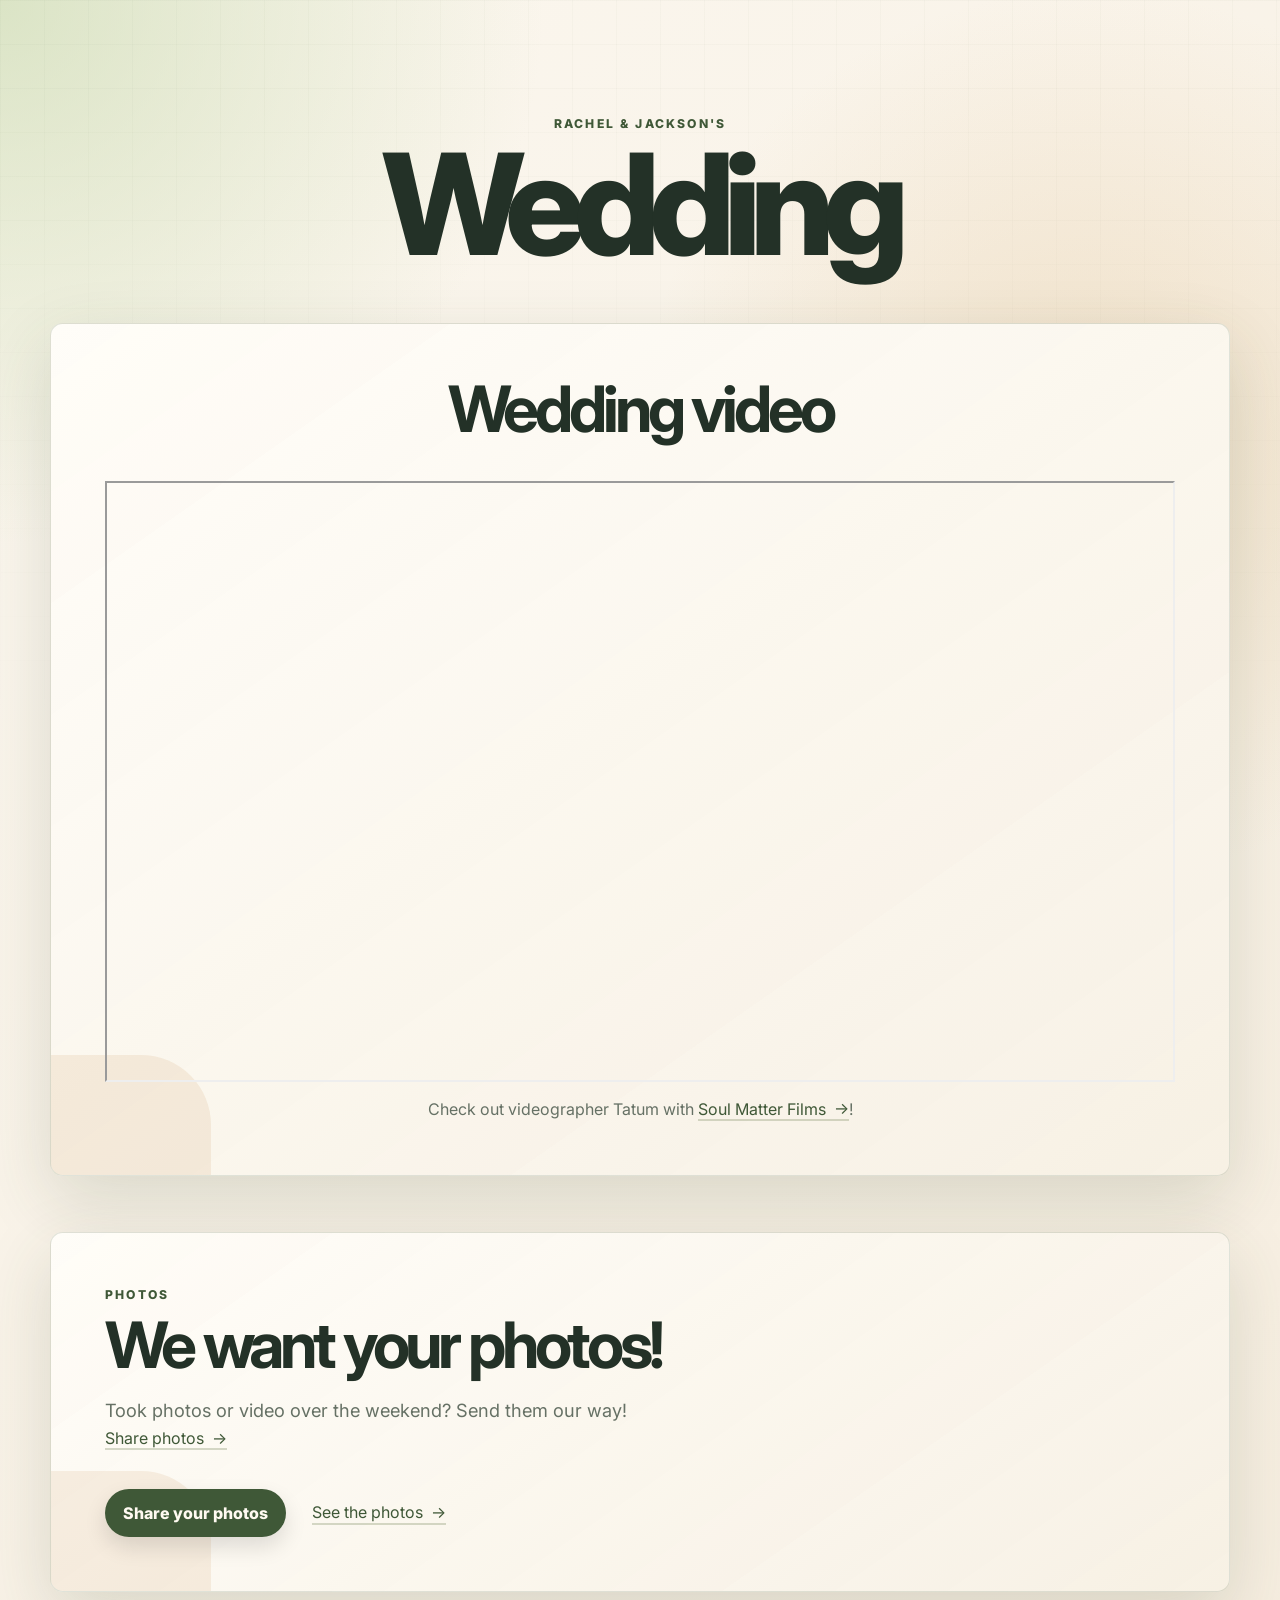
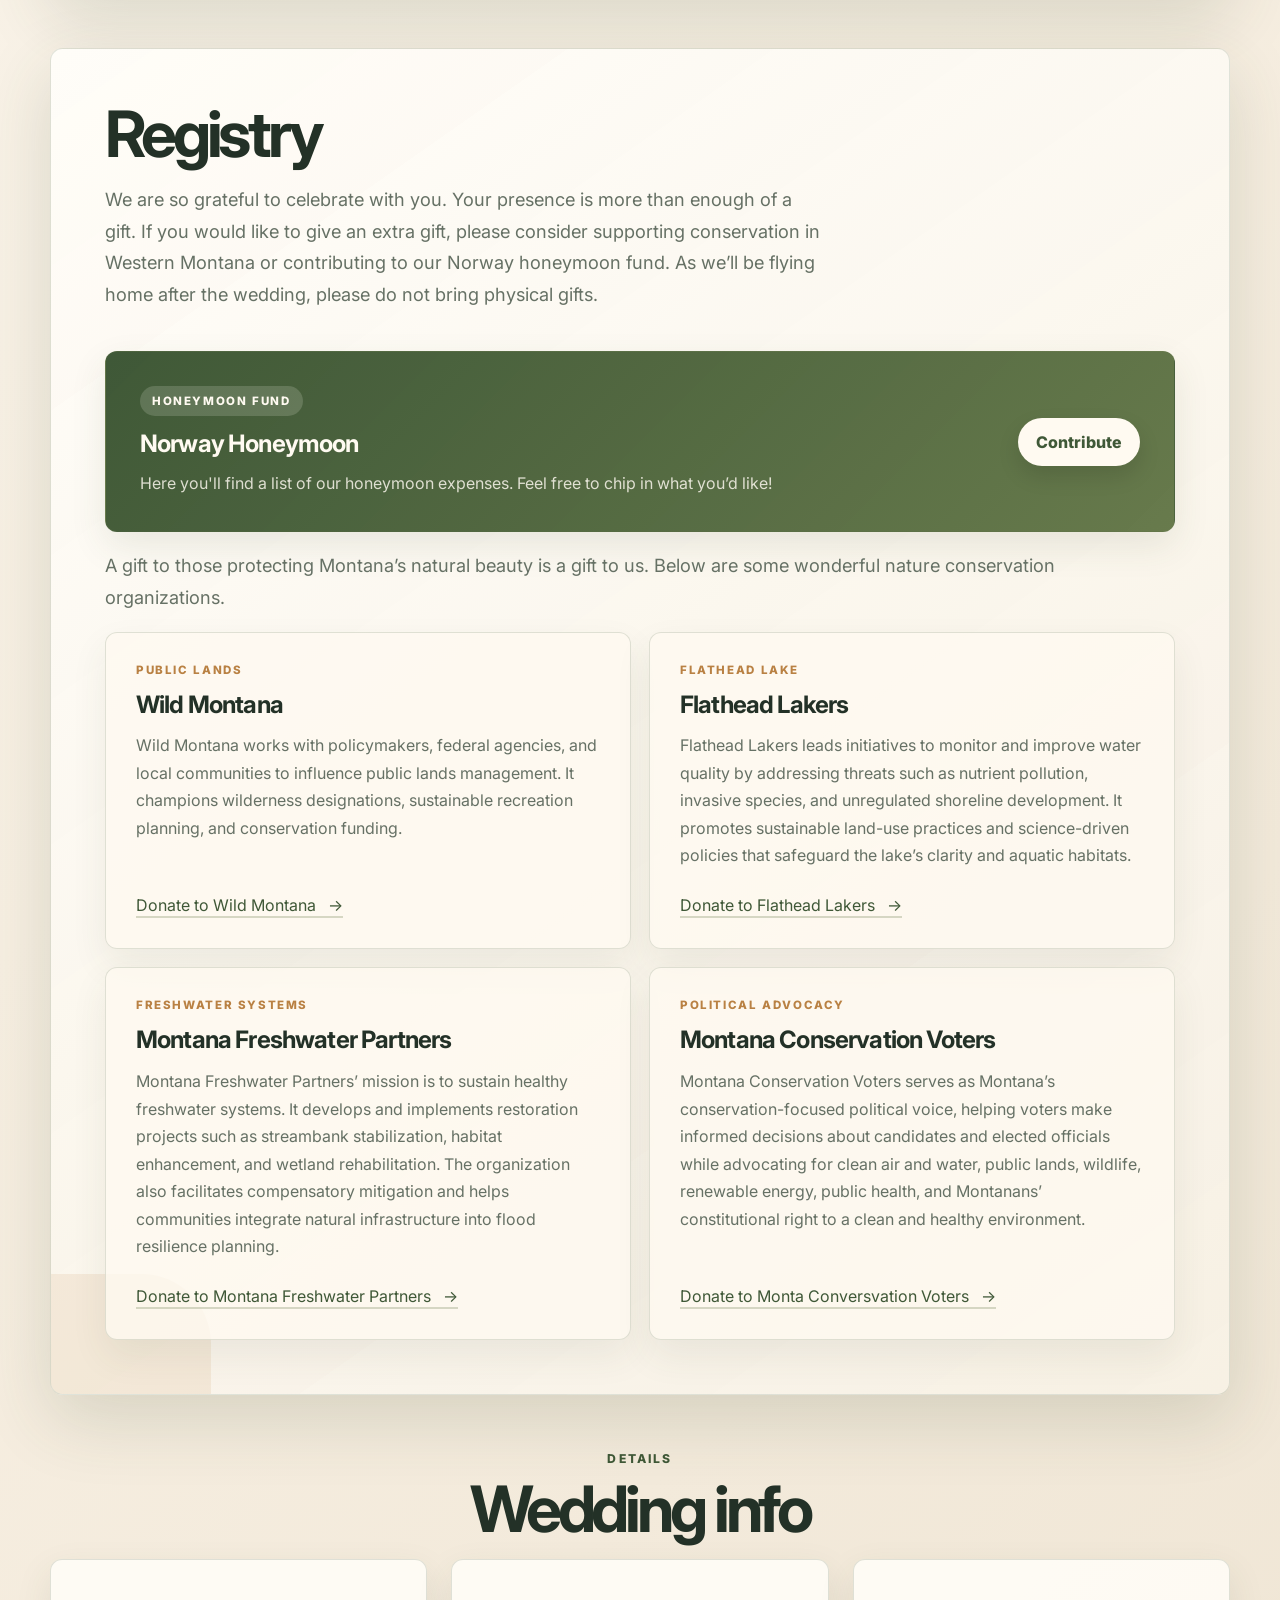
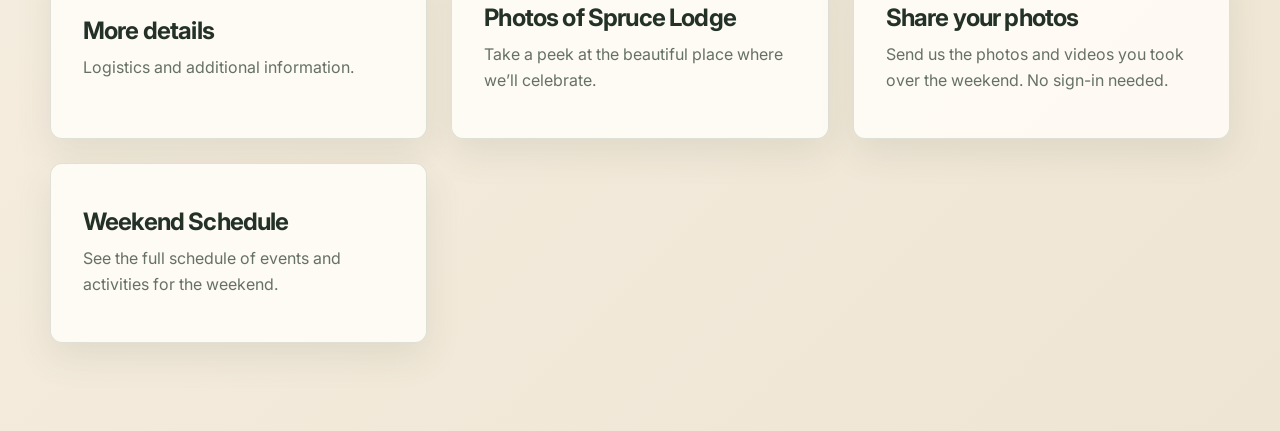
==== commit defb982a: "Refactor video iframe for responsiveness Updated video frame structure for responsive design." ====
--- a/index.html
+++ b/index.html
@@ -24,14 +24,16 @@
           
           <h2 id="wedding-video-title">Wedding video</h2>
         </div>
-        <div class="video-frame">
-          <iframe
-            src="https://drive.google.com/file/d/1WvLmHg01S2O5q5KB9Gdo9CoYaTbwvJrX/preview"
-            title="Jackson and Rachel's wedding video"
-            allow="autoplay"
-            allowfullscreen
-          ></iframe>
-        </div>
+
+        
+        <div style="position: relative; width: 100%; height: 0; padding-bottom: 56.25%;">
+  <iframe src="https://drive.google.com/file/d/1WvLmHg01S2O5q5KB9Gdo9CoYaTbwvJrX/preview" 
+          style="position: absolute; top: 0; left: 0; width: 100%; height: 100%;" 
+          allowfullscreen>
+  </iframe>
+</div>
+        
+
         <p class="video-credit">
           Check out videographer Tatum with
           <a
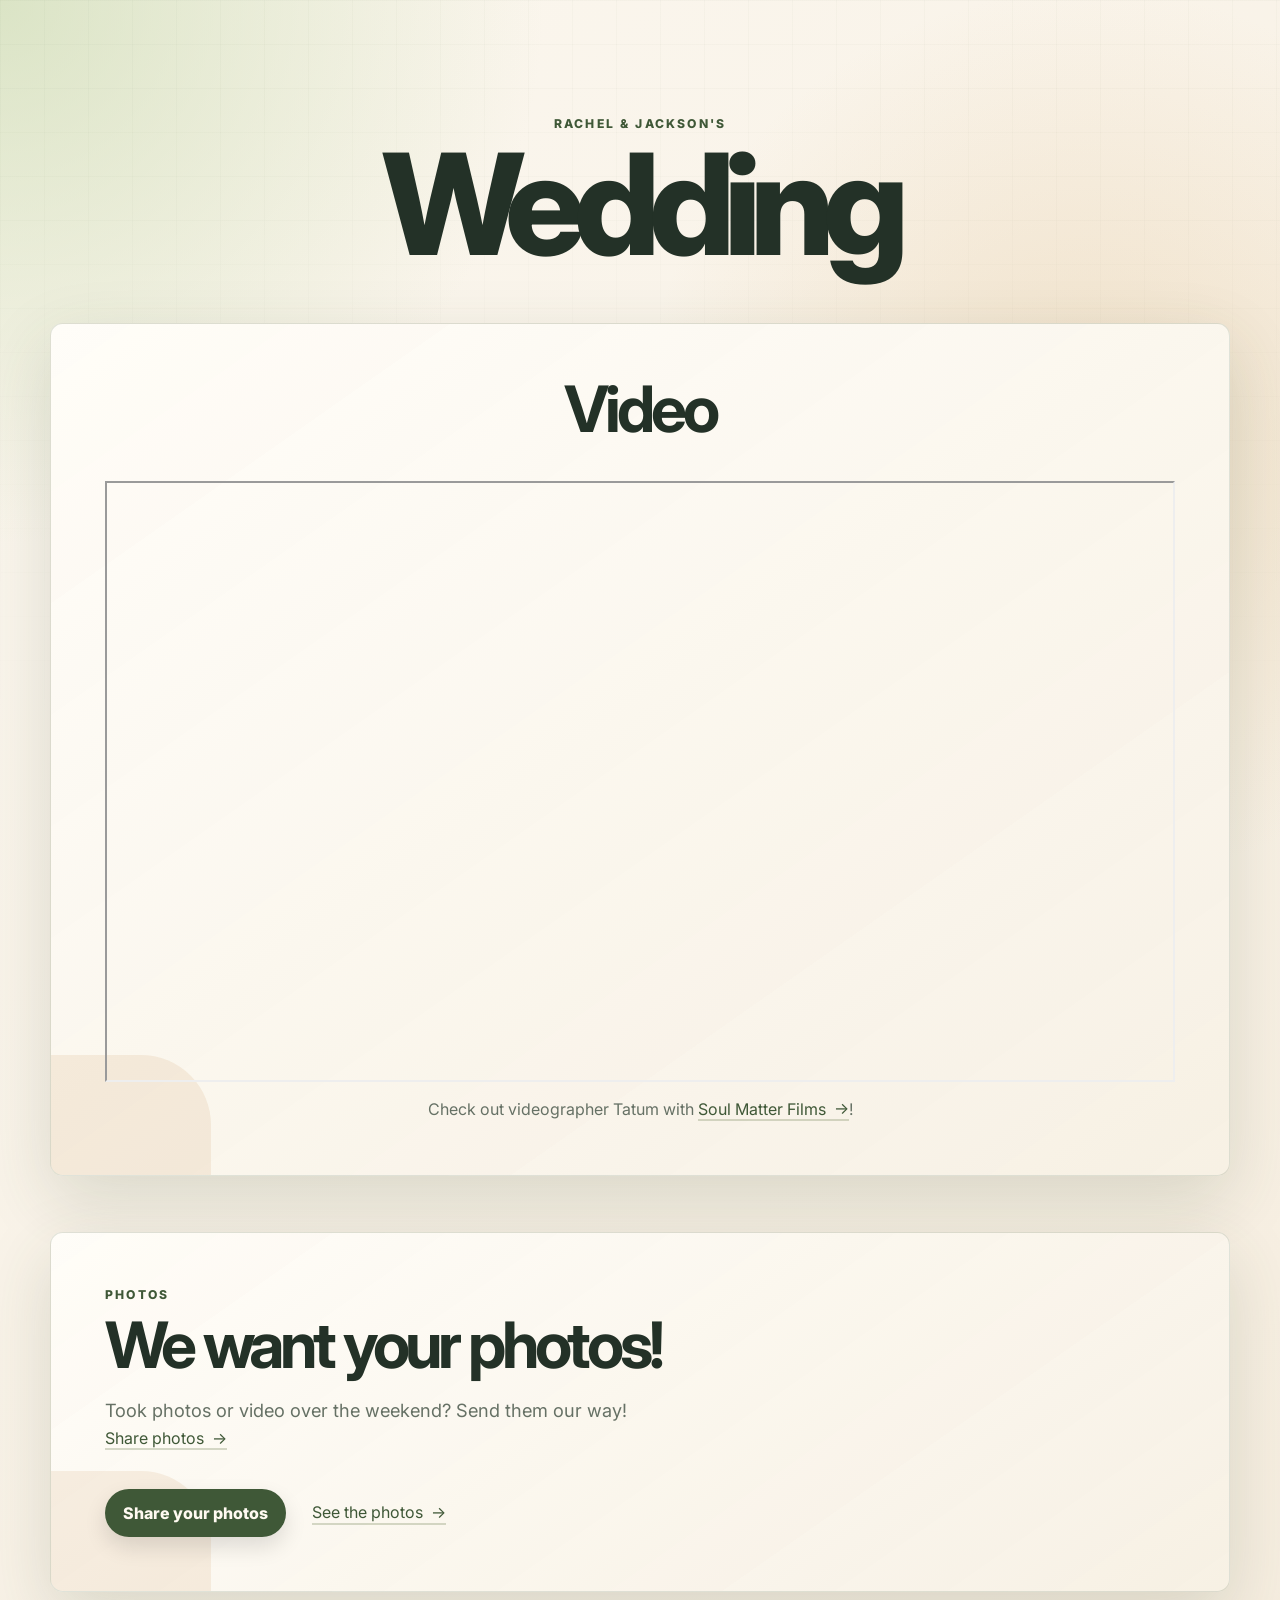
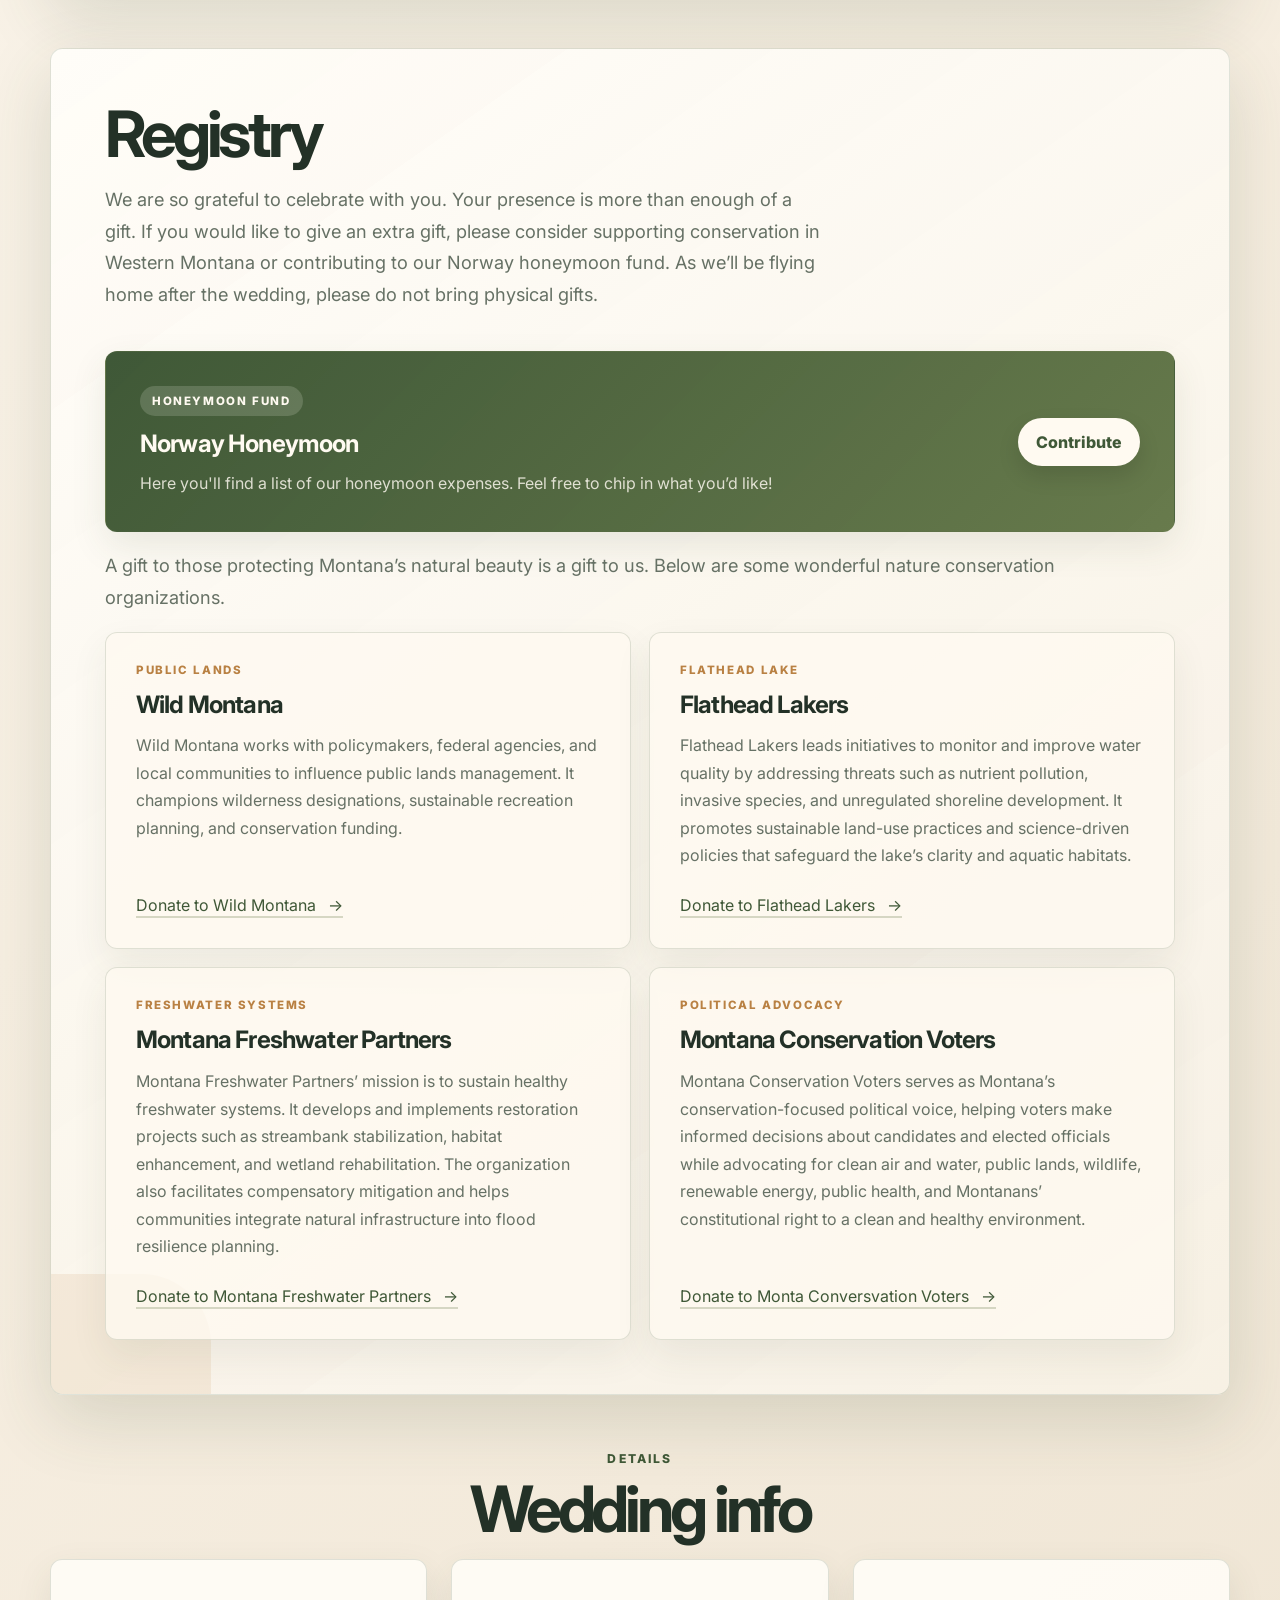
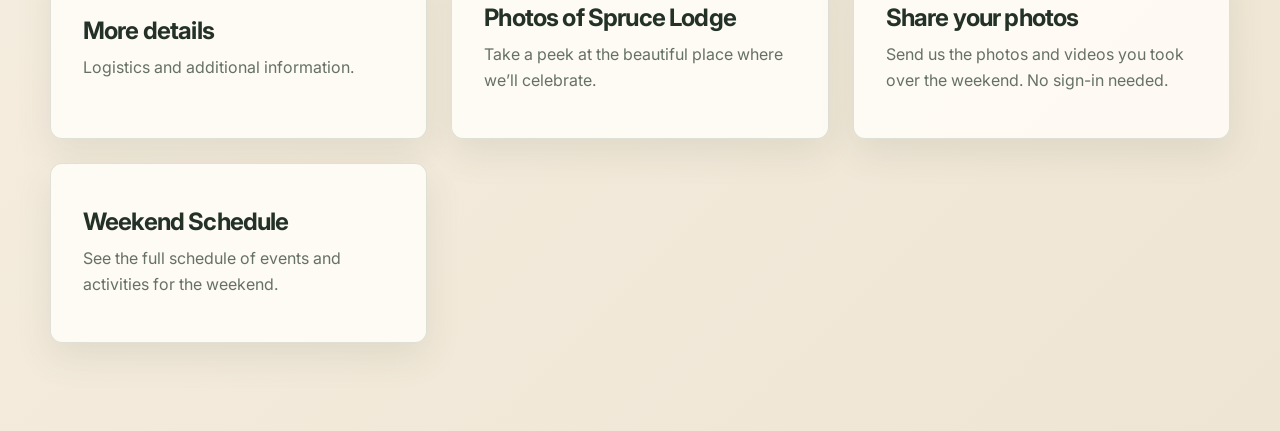
==== commit 52d2fd44: "Change heading from 'Wedding video' to 'Video'" ====
--- a/index.html
+++ b/index.html
@@ -22,7 +22,7 @@
       <section class="feature-panel video-panel" aria-labelledby="wedding-video-title">
         <div class="section-heading">
           
-          <h2 id="wedding-video-title">Wedding video</h2>
+          <h2 id="wedding-video-title">Video</h2>
         </div>
 
         
